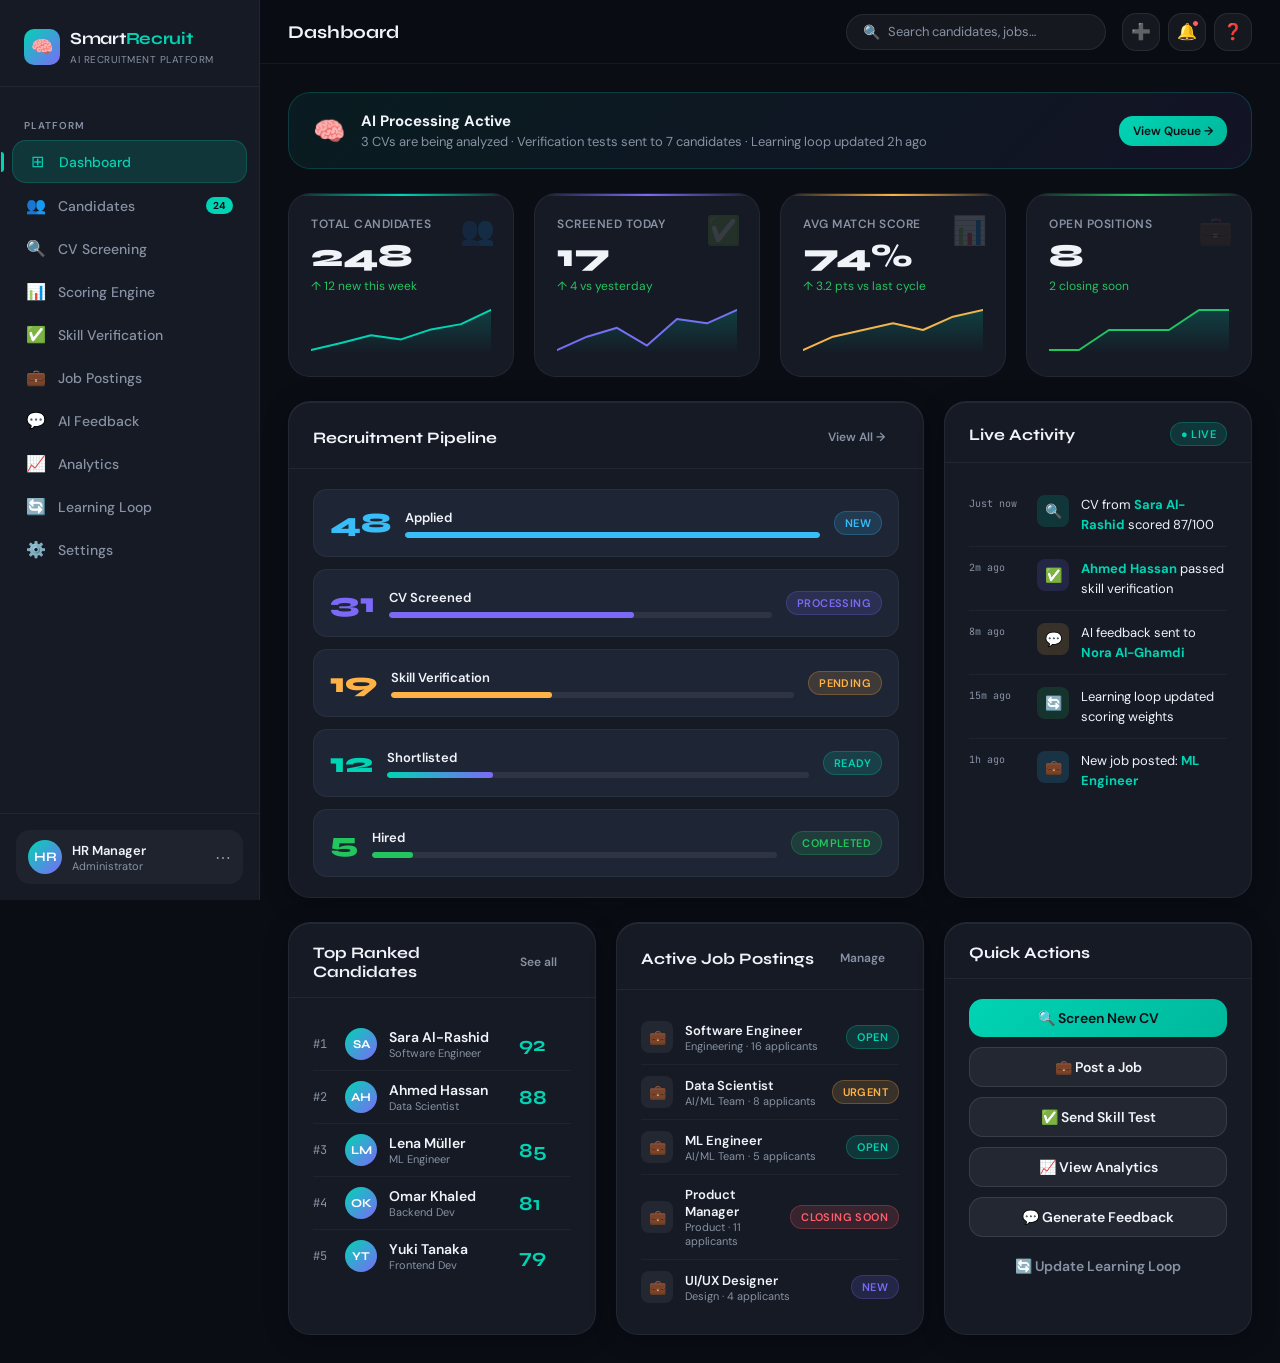
==== frontend/index.html @ e02e73bc "Add Senior 1 interface prototype (10 screens, HTML/CSS/JS, sample data) as the frontend baseline Co-" ====
<!DOCTYPE html>
<html lang="en">
<head>
<meta charset="UTF-8"><meta name="viewport" content="width=device-width,initial-scale=1">
<title>SmartRecruit AI — Dashboard</title>
<link rel="stylesheet" href="css/design-system.css">
<style>
.sparkline-box { height: 48px; margin-top: 12px; }
.pipeline-stage {
  background: var(--ink-3);
  border-radius: var(--radius-md);
  padding: 16px;
  display: flex; align-items: center; gap: 14px;
  border: 1px solid rgba(255,255,255,0.05);
  transition: border-color var(--transition);
}
.pipeline-stage:hover { border-color: rgba(0,212,180,0.3); }
.pipeline-num { font-family: var(--font-display); font-size: 28px; font-weight: 800; }
.pipeline-bar { flex: 1; }
.pipeline-label { font-size: 13px; font-weight: 600; margin-bottom: 6px; }
.activity-item { display: flex; align-items: flex-start; gap: 12px; padding: 12px 0; border-bottom: 1px solid rgba(255,255,255,0.04); }
.activity-item:last-child { border-bottom: none; }
.activity-time { font-family: var(--font-mono); font-size: 10px; color: var(--mist); min-width: 56px; padding-top: 2px; }
.activity-icon { width: 32px; height: 32px; border-radius: 8px; display: grid; place-items: center; font-size: 14px; flex-shrink: 0; }
.activity-text { font-size: 13px; line-height: 1.5; }
.activity-text strong { color: var(--teal); }
.top-candidates .rank-row { display: flex; align-items: center; gap: 12px; padding: 10px 0; border-bottom: 1px solid rgba(255,255,255,0.04); }
.top-candidates .rank-row:last-child { border-bottom: none; }
.rank-num { font-family: var(--font-mono); font-size: 12px; color: var(--mist); width: 20px; }
.rank-score { font-family: var(--font-display); font-weight: 700; font-size: 20px; color: var(--teal); min-width: 52px; }
.rank-info { flex: 1; }
.rank-name { font-size: 14px; font-weight: 600; }
.rank-role { font-size: 11px; color: var(--mist); }
.jobs-summary .job-row { display: flex; align-items: center; gap: 12px; padding: 11px 0; border-bottom: 1px solid rgba(255,255,255,0.04); }
.jobs-summary .job-row:last-child { border-bottom: none; }
.alert-banner {
  background: linear-gradient(135deg, rgba(0,212,180,0.08), rgba(124,106,247,0.08));
  border: 1px solid rgba(0,212,180,0.2);
  border-radius: var(--radius-lg);
  padding: 18px 24px;
  display: flex; align-items: center; gap: 16px;
  margin-bottom: 24px;
}
</style>
</head>
<body>
<div id="app-root"></div>
<script src="js/shell.js"></script>
<script src="js/app.js"></script>
<script>
renderShell('Dashboard', '');

const body = document.getElementById('page-body');
body.innerHTML = `
<div class="alert-banner animate-in">
  <span style="font-size:26px">🧠</span>
  <div>
    <div style="font-weight:700;font-size:15px">AI Processing Active</div>
    <div style="font-size:13px;color:var(--mist);margin-top:2px">3 CVs are being analyzed · Verification tests sent to 7 candidates · Learning loop updated 2h ago</div>
  </div>
  <a href="screening.html" class="btn btn-primary btn-sm" style="margin-left:auto">View Queue →</a>
</div>

<div class="grid grid-4 mb-24 animate-in animate-in-delay-1">
  <div class="stat-card" style="--accent:var(--teal)">
    <span class="stat-icon">👥</span>
    <div class="stat-label">Total Candidates</div>
    <div class="stat-value" id="cnt-total">0</div>
    <div class="stat-delta">↑ 12 new this week</div>
    <div class="sparkline-box" id="spark-candidates"></div>
  </div>
  <div class="stat-card" style="--accent:var(--violet)">
    <span class="stat-icon">✅</span>
    <div class="stat-label">Screened Today</div>
    <div class="stat-value" id="cnt-screened">0</div>
    <div class="stat-delta">↑ 4 vs yesterday</div>
    <div class="sparkline-box" id="spark-screened"></div>
  </div>
  <div class="stat-card" style="--accent:var(--amber)">
    <span class="stat-icon">📊</span>
    <div class="stat-label">Avg Match Score</div>
    <div class="stat-value" id="cnt-score">0</div>
    <div class="stat-delta">↑ 3.2 pts vs last cycle</div>
    <div class="sparkline-box" id="spark-score"></div>
  </div>
  <div class="stat-card" style="--accent:var(--emerald)">
    <span class="stat-icon">💼</span>
    <div class="stat-label">Open Positions</div>
    <div class="stat-value" id="cnt-jobs">0</div>
    <div class="stat-delta">2 closing soon</div>
    <div class="sparkline-box" id="spark-jobs"></div>
  </div>
</div>

<div class="grid grid-3 gap-20 mb-24">
  <!-- Pipeline -->
  <div class="card animate-in animate-in-delay-2" style="grid-column:1/3">
    <div class="card-header">
      <span class="card-title">Recruitment Pipeline</span>
      <a href="candidates.html" class="btn btn-ghost btn-sm">View All →</a>
    </div>
    <div class="card-body" style="display:flex;flex-direction:column;gap:12px">
      <div class="pipeline-stage">
        <div class="pipeline-num" style="color:var(--sky)">48</div>
        <div class="pipeline-bar">
          <div class="pipeline-label">Applied</div>
          <div class="progress-bar"><div class="progress-fill" data-width="100%" style="background:var(--sky);width:0"></div></div>
        </div>
        <span class="badge badge-sky">New</span>
      </div>
      <div class="pipeline-stage">
        <div class="pipeline-num" style="color:var(--violet)">31</div>
        <div class="pipeline-bar">
          <div class="pipeline-label">CV Screened</div>
          <div class="progress-bar"><div class="progress-fill" data-width="64%" style="background:var(--violet);width:0"></div></div>
        </div>
        <span class="badge badge-violet">Processing</span>
      </div>
      <div class="pipeline-stage">
        <div class="pipeline-num" style="color:var(--amber)">19</div>
        <div class="pipeline-bar">
          <div class="pipeline-label">Skill Verification</div>
          <div class="progress-bar"><div class="progress-fill" data-width="40%" style="background:var(--amber);width:0"></div></div>
        </div>
        <span class="badge badge-amber">Pending</span>
      </div>
      <div class="pipeline-stage">
        <div class="pipeline-num" style="color:var(--teal)">12</div>
        <div class="pipeline-bar">
          <div class="pipeline-label">Shortlisted</div>
          <div class="progress-bar"><div class="progress-fill" data-width="25%" style="width:0"></div></div>
        </div>
        <span class="badge badge-teal">Ready</span>
      </div>
      <div class="pipeline-stage">
        <div class="pipeline-num" style="color:var(--emerald)">5</div>
        <div class="pipeline-bar">
          <div class="pipeline-label">Hired</div>
          <div class="progress-bar"><div class="progress-fill" data-width="10%" style="background:var(--emerald);width:0"></div></div>
        </div>
        <span class="badge badge-emerald">Completed</span>
      </div>
    </div>
  </div>

  <!-- Activity -->
  <div class="card animate-in animate-in-delay-3">
    <div class="card-header">
      <span class="card-title">Live Activity</span>
      <span class="badge badge-teal" style="animation:pulse 2s infinite">● Live</span>
    </div>
    <div class="card-body">
      <div class="activity-item">
        <div class="activity-time">Just now</div>
        <div class="activity-icon" style="background:rgba(0,212,180,0.15)">🔍</div>
        <div class="activity-text">CV from <strong>Sara Al-Rashid</strong> scored 87/100</div>
      </div>
      <div class="activity-item">
        <div class="activity-time">2m ago</div>
        <div class="activity-icon" style="background:rgba(124,106,247,0.15)">✅</div>
        <div class="activity-text"><strong>Ahmed Hassan</strong> passed skill verification</div>
      </div>
      <div class="activity-item">
        <div class="activity-time">8m ago</div>
        <div class="activity-icon" style="background:rgba(255,179,71,0.15)">💬</div>
        <div class="activity-text">AI feedback sent to <strong>Nora Al-Ghamdi</strong></div>
      </div>
      <div class="activity-item">
        <div class="activity-time">15m ago</div>
        <div class="activity-icon" style="background:rgba(34,197,94,0.15)">🔄</div>
        <div class="activity-text">Learning loop updated scoring weights</div>
      </div>
      <div class="activity-item">
        <div class="activity-time">1h ago</div>
        <div class="activity-icon" style="background:rgba(56,189,248,0.15)">💼</div>
        <div class="activity-text">New job posted: <strong>ML Engineer</strong></div>
      </div>
    </div>
  </div>
</div>

<div class="grid grid-3 gap-20">
  <!-- Top Candidates -->
  <div class="card top-candidates animate-in animate-in-delay-2">
    <div class="card-header">
      <span class="card-title">Top Ranked Candidates</span>
      <a href="candidates.html" class="btn btn-ghost btn-sm">See all</a>
    </div>
    <div class="card-body">
      ${[
        {r:1,n:'Sara Al-Rashid',role:'Software Engineer',s:92,b:'badge-teal'},
        {r:2,n:'Ahmed Hassan',role:'Data Scientist',s:88,b:'badge-violet'},
        {r:3,n:'Lena Müller',role:'ML Engineer',s:85,b:'badge-sky'},
        {r:4,n:'Omar Khaled',role:'Backend Dev',s:81,b:'badge-amber'},
        {r:5,n:'Yuki Tanaka',role:'Frontend Dev',s:79,b:'badge-emerald'},
      ].map(c=>`
        <div class="rank-row">
          <span class="rank-num">#${c.r}</span>
          <div class="avatar" style="width:32px;height:32px;font-size:12px">${c.n.split(' ').map(x=>x[0]).join('')}</div>
          <div class="rank-info">
            <div class="rank-name">${c.n}</div>
            <div class="rank-role">${c.role}</div>
          </div>
          <span class="rank-score">${c.s}</span>
        </div>
      `).join('')}
    </div>
  </div>

  <!-- Open Jobs -->
  <div class="card jobs-summary animate-in animate-in-delay-3">
    <div class="card-header">
      <span class="card-title">Active Job Postings</span>
      <a href="jobs.html" class="btn btn-ghost btn-sm">Manage</a>
    </div>
    <div class="card-body">
      ${[
        {title:'Software Engineer',dept:'Engineering',count:16,status:'badge-teal',st:'Open'},
        {title:'Data Scientist',dept:'AI/ML Team',count:8,status:'badge-amber',st:'Urgent'},
        {title:'ML Engineer',dept:'AI/ML Team',count:5,status:'badge-teal',st:'Open'},
        {title:'Product Manager',dept:'Product',count:11,status:'badge-rose',st:'Closing Soon'},
        {title:'UI/UX Designer',dept:'Design',count:4,status:'badge-violet',st:'New'},
      ].map(j=>`
        <div class="job-row">
          <div style="width:32px;height:32px;border-radius:8px;background:rgba(255,255,255,0.06);display:grid;place-items:center;font-size:14px;flex-shrink:0">💼</div>
          <div style="flex:1">
            <div style="font-size:13px;font-weight:600">${j.title}</div>
            <div style="font-size:11px;color:var(--mist)">${j.dept} · ${j.count} applicants</div>
          </div>
          <span class="badge ${j.status}">${j.st}</span>
        </div>
      `).join('')}
    </div>
  </div>

  <!-- Quick Actions -->
  <div class="card animate-in animate-in-delay-4">
    <div class="card-header"><span class="card-title">Quick Actions</span></div>
    <div class="card-body" style="display:flex;flex-direction:column;gap:10px">
      <a href="screening.html" class="btn btn-primary" style="width:100%;justify-content:center">
        🔍 Screen New CV
      </a>
      <a href="jobs.html" class="btn btn-secondary" style="width:100%;justify-content:center">
        💼 Post a Job
      </a>
      <a href="verification.html" class="btn btn-secondary" style="width:100%;justify-content:center">
        ✅ Send Skill Test
      </a>
      <a href="analytics.html" class="btn btn-secondary" style="width:100%;justify-content:center">
        📈 View Analytics
      </a>
      <a href="feedback.html" class="btn btn-secondary" style="width:100%;justify-content:center">
        💬 Generate Feedback
      </a>
      <a href="learning.html" class="btn btn-ghost" style="width:100%;justify-content:center">
        🔄 Update Learning Loop
      </a>
    </div>
  </div>
</div>
`;

// Animate stat counts
animateCount(document.getElementById('cnt-total'), 248);
animateCount(document.getElementById('cnt-screened'), 17);
animateCount(document.getElementById('cnt-score'), 74, 1200, '%');
animateCount(document.getElementById('cnt-jobs'), 8);

// Sparklines
const sparkData = {
  candidates: [180,192,205,198,215,224,248],
  screened: [8,11,13,9,15,14,17],
  score: [68,70,71,72,71,73,74],
  jobs: [6,6,7,7,7,8,8]
};
setTimeout(() => {
  renderSparkline(document.getElementById('spark-candidates'), sparkData.candidates);
  renderSparkline(document.getElementById('spark-screened'), sparkData.screened, '#7c6af7');
  renderSparkline(document.getElementById('spark-score'), sparkData.score, '#ffb347');
  renderSparkline(document.getElementById('spark-jobs'), sparkData.jobs, '#22c55e');
  animateBars();
}, 300);

setTimeout(() => showToast('3 new candidates submitted CVs in the last hour', 'info'), 2000);
</script>
</body>
</html>
---- frontend/css/design-system.css ----
@import url('https://fonts.googleapis.com/css2?family=Syne:wght@400;500;600;700;800&family=DM+Sans:ital,wght@0,300;0,400;0,500;0,600;1,300&family=JetBrains+Mono:wght@400;500&display=swap');

:root {
  --ink: #0a0d14;
  --ink-2: #151a25;
  --ink-3: #1e2535;
  --steel: #2a3348;
  --mist: #8892a4;
  --smoke: #c8d0de;
  --paper: #f0f3f8;
  --white: #ffffff;

  --teal: #00d4b4;
  --teal-dim: #00b89c;
  --teal-glow: rgba(0,212,180,0.15);
  --amber: #ffb347;
  --rose: #ff5f6d;
  --violet: #7c6af7;
  --emerald: #22c55e;
  --sky: #38bdf8;

  --font-display: 'Syne', sans-serif;
  --font-body: 'DM Sans', sans-serif;
  --font-mono: 'JetBrains Mono', monospace;

  --radius-sm: 8px;
  --radius-md: 14px;
  --radius-lg: 22px;
  --radius-xl: 32px;
  --radius-full: 9999px;

  --shadow-sm: 0 2px 8px rgba(0,0,0,0.25);
  --shadow-md: 0 8px 32px rgba(0,0,0,0.35);
  --shadow-lg: 0 24px 64px rgba(0,0,0,0.45);
  --shadow-teal: 0 0 40px rgba(0,212,180,0.2);
  --shadow-card: 0 4px 24px rgba(0,0,0,0.3), inset 0 1px 0 rgba(255,255,255,0.06);

  --sidebar-w: 260px;
  --topbar-h: 64px;

  --transition: 0.22s cubic-bezier(0.4,0,0.2,1);
  --transition-slow: 0.45s cubic-bezier(0.4,0,0.2,1);
}

*, *::before, *::after { box-sizing: border-box; margin: 0; padding: 0; }

html { scroll-behavior: smooth; }

body {
  font-family: var(--font-body);
  background: var(--ink);
  color: var(--paper);
  min-height: 100vh;
  overflow-x: hidden;
  -webkit-font-smoothing: antialiased;
}

/* ── SCROLLBAR ─────────────────────────────── */
::-webkit-scrollbar { width: 5px; }
::-webkit-scrollbar-track { background: var(--ink-2); }
::-webkit-scrollbar-thumb { background: var(--steel); border-radius: 999px; }
::-webkit-scrollbar-thumb:hover { background: var(--teal); }

/* ── LAYOUT SHELL ──────────────────────────── */
.app-shell { display: flex; min-height: 100vh; }

/* ── SIDEBAR ───────────────────────────────── */
.sidebar {
  width: var(--sidebar-w);
  background: var(--ink-2);
  border-right: 1px solid rgba(255,255,255,0.05);
  display: flex;
  flex-direction: column;
  position: fixed;
  top: 0; left: 0; bottom: 0;
  z-index: 100;
  transition: transform var(--transition-slow);
}

.sidebar-logo {
  padding: 28px 24px 20px;
  border-bottom: 1px solid rgba(255,255,255,0.05);
}
.sidebar-logo .logo-mark {
  display: flex; align-items: center; gap: 10px;
}
.sidebar-logo .logo-icon {
  width: 36px; height: 36px;
  background: linear-gradient(135deg, var(--teal), var(--violet));
  border-radius: 10px;
  display: grid; place-items: center;
  font-size: 18px;
}
.sidebar-logo .logo-text {
  font-family: var(--font-display);
  font-weight: 700;
  font-size: 17px;
  letter-spacing: -0.3px;
}
.sidebar-logo .logo-text span { color: var(--teal); }
.sidebar-logo .tagline {
  font-size: 10px;
  color: var(--mist);
  margin-top: 4px;
  letter-spacing: 0.5px;
  text-transform: uppercase;
}

.sidebar-nav {
  flex: 1;
  padding: 16px 12px;
  overflow-y: auto;
}
.nav-section-label {
  font-size: 10px;
  font-weight: 600;
  letter-spacing: 1px;
  text-transform: uppercase;
  color: var(--mist);
  padding: 16px 12px 8px;
}
.nav-item {
  display: flex;
  align-items: center;
  gap: 12px;
  padding: 10px 14px;
  border-radius: var(--radius-md);
  cursor: pointer;
  text-decoration: none;
  color: var(--mist);
  font-size: 14px;
  font-weight: 500;
  transition: all var(--transition);
  margin-bottom: 2px;
  position: relative;
}
.nav-item:hover { background: rgba(255,255,255,0.05); color: var(--paper); }
.nav-item.active {
  background: var(--teal-glow);
  color: var(--teal);
  border: 1px solid rgba(0,212,180,0.2);
}
.nav-item.active::before {
  content: '';
  position: absolute;
  left: -12px; top: 50%; transform: translateY(-50%);
  width: 3px; height: 20px;
  background: var(--teal);
  border-radius: 0 3px 3px 0;
}
.nav-item .nav-icon { font-size: 16px; width: 20px; text-align: center; flex-shrink: 0; }
.nav-item .nav-badge {
  margin-left: auto;
  background: var(--teal);
  color: var(--ink);
  font-size: 10px;
  font-weight: 700;
  padding: 2px 7px;
  border-radius: 999px;
}

.sidebar-footer {
  padding: 16px;
  border-top: 1px solid rgba(255,255,255,0.05);
}
.user-card {
  display: flex; align-items: center; gap: 10px;
  padding: 10px 12px;
  border-radius: var(--radius-md);
  background: rgba(255,255,255,0.04);
  cursor: pointer;
  transition: background var(--transition);
}
.user-card:hover { background: rgba(255,255,255,0.07); }
.user-avatar {
  width: 34px; height: 34px;
  border-radius: 50%;
  background: linear-gradient(135deg, var(--teal), var(--violet));
  display: grid; place-items: center;
  font-size: 14px; font-weight: 700; color: white;
  flex-shrink: 0;
}
.user-info .user-name { font-size: 13px; font-weight: 600; }
.user-info .user-role { font-size: 11px; color: var(--mist); }

/* ── MAIN CONTENT ──────────────────────────── */
.main-content {
  margin-left: var(--sidebar-w);
  flex: 1;
  display: flex;
  flex-direction: column;
  min-height: 100vh;
}

/* ── TOPBAR ────────────────────────────────── */
.topbar {
  height: var(--topbar-h);
  background: rgba(10,13,20,0.8);
  backdrop-filter: blur(20px);
  border-bottom: 1px solid rgba(255,255,255,0.05);
  display: flex; align-items: center;
  padding: 0 28px;
  gap: 16px;
  position: sticky; top: 0; z-index: 50;
}
.topbar-title {
  font-family: var(--font-display);
  font-size: 18px;
  font-weight: 700;
  flex: 1;
}
.topbar-title span { color: var(--teal); }

.search-bar {
  display: flex; align-items: center; gap: 8px;
  background: rgba(255,255,255,0.05);
  border: 1px solid rgba(255,255,255,0.08);
  border-radius: var(--radius-full);
  padding: 8px 16px;
  width: 260px;
  transition: all var(--transition);
}
.search-bar:focus-within {
  border-color: var(--teal);
  background: rgba(0,212,180,0.05);
  box-shadow: 0 0 0 3px rgba(0,212,180,0.1);
}
.search-bar input {
  background: none; border: none; outline: none;
  color: var(--paper); font-family: var(--font-body); font-size: 13px; flex: 1;
}
.search-bar input::placeholder { color: var(--mist); }
.search-icon { color: var(--mist); font-size: 14px; }

.topbar-actions { display: flex; align-items: center; gap: 8px; }
.icon-btn {
  width: 38px; height: 38px;
  border-radius: var(--radius-md);
  background: rgba(255,255,255,0.05);
  border: 1px solid rgba(255,255,255,0.08);
  display: grid; place-items: center;
  cursor: pointer; color: var(--mist); font-size: 16px;
  transition: all var(--transition);
  position: relative; text-decoration: none;
}
.icon-btn:hover { background: rgba(255,255,255,0.1); color: var(--paper); }
.icon-btn .notif-dot {
  position: absolute; top: 6px; right: 6px;
  width: 7px; height: 7px;
  background: var(--rose); border-radius: 50%;
  border: 1.5px solid var(--ink);
}

/* ── PAGE CONTENT ──────────────────────────── */
.page-content { padding: 28px; flex: 1; }

/* ── CARDS ─────────────────────────────────── */
.card {
  background: var(--ink-2);
  border: 1px solid rgba(255,255,255,0.06);
  border-radius: var(--radius-lg);
  box-shadow: var(--shadow-card);
}
.card-header {
  padding: 20px 24px 16px;
  border-bottom: 1px solid rgba(255,255,255,0.05);
  display: flex; align-items: center; justify-content: space-between;
}
.card-title {
  font-family: var(--font-display);
  font-size: 16px; font-weight: 700;
}
.card-body { padding: 20px 24px; }

/* ── STAT CARDS ────────────────────────────── */
.stat-card {
  background: var(--ink-2);
  border: 1px solid rgba(255,255,255,0.06);
  border-radius: var(--radius-lg);
  padding: 22px;
  position: relative;
  overflow: hidden;
  transition: transform var(--transition), border-color var(--transition);
}
.stat-card::before {
  content: '';
  position: absolute;
  top: 0; left: 0; right: 0; height: 2px;
  background: linear-gradient(90deg, transparent, var(--accent, var(--teal)), transparent);
}
.stat-card:hover { transform: translateY(-2px); border-color: rgba(255,255,255,0.12); }
.stat-label { font-size: 12px; font-weight: 600; color: var(--mist); text-transform: uppercase; letter-spacing: 0.5px; }
.stat-value { font-family: var(--font-display); font-size: 32px; font-weight: 800; margin-top: 8px; line-height: 1; }
.stat-delta { font-size: 12px; color: var(--emerald); margin-top: 6px; }
.stat-delta.negative { color: var(--rose); }
.stat-icon {
  position: absolute; top: 18px; right: 18px;
  font-size: 28px; opacity: 0.15;
}

/* ── BUTTONS ───────────────────────────────── */
.btn {
  display: inline-flex; align-items: center; gap: 8px;
  padding: 10px 20px;
  border-radius: var(--radius-md);
  font-family: var(--font-body);
  font-size: 14px; font-weight: 600;
  cursor: pointer; border: none; outline: none;
  transition: all var(--transition);
  text-decoration: none;
  white-space: nowrap;
}
.btn-primary {
  background: linear-gradient(135deg, var(--teal), var(--teal-dim));
  color: var(--ink);
}
.btn-primary:hover { transform: translateY(-1px); box-shadow: var(--shadow-teal); filter: brightness(1.1); }
.btn-secondary {
  background: rgba(255,255,255,0.06);
  color: var(--paper);
  border: 1px solid rgba(255,255,255,0.1);
}
.btn-secondary:hover { background: rgba(255,255,255,0.1); }
.btn-ghost { background: none; color: var(--mist); }
.btn-ghost:hover { color: var(--paper); }
.btn-danger { background: rgba(255,95,109,0.15); color: var(--rose); border: 1px solid rgba(255,95,109,0.3); }
.btn-danger:hover { background: rgba(255,95,109,0.25); }
.btn-sm { padding: 7px 14px; font-size: 12px; }
.btn-lg { padding: 14px 28px; font-size: 15px; }
.btn-icon { padding: 8px; border-radius: var(--radius-sm); }

/* ── BADGES ────────────────────────────────── */
.badge {
  display: inline-flex; align-items: center; gap: 5px;
  padding: 4px 10px;
  border-radius: var(--radius-full);
  font-size: 11px; font-weight: 600;
  text-transform: uppercase; letter-spacing: 0.4px;
}
.badge-teal { background: rgba(0,212,180,0.15); color: var(--teal); border: 1px solid rgba(0,212,180,0.25); }
.badge-amber { background: rgba(255,179,71,0.15); color: var(--amber); border: 1px solid rgba(255,179,71,0.25); }
.badge-rose { background: rgba(255,95,109,0.15); color: var(--rose); border: 1px solid rgba(255,95,109,0.25); }
.badge-violet { background: rgba(124,106,247,0.15); color: var(--violet); border: 1px solid rgba(124,106,247,0.25); }
.badge-emerald { background: rgba(34,197,94,0.15); color: var(--emerald); border: 1px solid rgba(34,197,94,0.25); }
.badge-sky { background: rgba(56,189,248,0.15); color: var(--sky); border: 1px solid rgba(56,189,248,0.25); }

/* ── SCORE RING ────────────────────────────── */
.score-ring { position: relative; display: inline-flex; align-items: center; justify-content: center; }
.score-ring svg { transform: rotate(-90deg); }
.score-ring .score-text {
  position: absolute;
  text-align: center;
}
.score-ring .score-number { font-family: var(--font-display); font-weight: 800; }
.score-ring .score-label { font-size: 9px; color: var(--mist); text-transform: uppercase; letter-spacing: 0.5px; }

/* ── PROGRESS BAR ──────────────────────────── */
.progress-bar {
  background: rgba(255,255,255,0.07);
  border-radius: 999px;
  overflow: hidden;
  height: 6px;
}
.progress-fill {
  height: 100%;
  border-radius: 999px;
  background: linear-gradient(90deg, var(--teal), var(--violet));
  transition: width 1s cubic-bezier(0.4,0,0.2,1);
}

/* ── FORM INPUTS ───────────────────────────── */
.form-group { margin-bottom: 20px; }
.form-label { display: block; font-size: 12px; font-weight: 600; color: var(--mist); text-transform: uppercase; letter-spacing: 0.5px; margin-bottom: 8px; }
.form-input, .form-select, .form-textarea {
  width: 100%;
  background: rgba(255,255,255,0.04);
  border: 1px solid rgba(255,255,255,0.1);
  border-radius: var(--radius-md);
  padding: 11px 15px;
  color: var(--paper);
  font-family: var(--font-body);
  font-size: 14px;
  outline: none;
  transition: all var(--transition);
}
.form-input:focus, .form-select:focus, .form-textarea:focus {
  border-color: var(--teal);
  background: rgba(0,212,180,0.04);
  box-shadow: 0 0 0 3px rgba(0,212,180,0.1);
}
.form-input::placeholder, .form-textarea::placeholder { color: var(--steel); }
.form-select option { background: var(--ink-2); }
.form-textarea { resize: vertical; min-height: 100px; }

/* ── TABLE ─────────────────────────────────── */
.data-table { width: 100%; border-collapse: separate; border-spacing: 0; }
.data-table th {
  background: rgba(255,255,255,0.03);
  padding: 12px 16px;
  font-size: 11px; font-weight: 600; text-transform: uppercase;
  letter-spacing: 0.7px; color: var(--mist); text-align: left;
  border-bottom: 1px solid rgba(255,255,255,0.06);
}
.data-table td {
  padding: 14px 16px;
  border-bottom: 1px solid rgba(255,255,255,0.04);
  font-size: 14px;
  transition: background var(--transition);
}
.data-table tr:last-child td { border-bottom: none; }
.data-table tbody tr:hover td { background: rgba(255,255,255,0.025); }

/* ── AVATAR ────────────────────────────────── */
.avatar {
  border-radius: 50%;
  background: linear-gradient(135deg, var(--teal), var(--violet));
  display: grid; place-items: center;
  font-weight: 700; color: white; flex-shrink: 0;
  font-family: var(--font-display);
}

/* ── GRID UTILS ────────────────────────────── */
.grid { display: grid; }
.grid-2 { grid-template-columns: repeat(2, 1fr); gap: 20px; }
.grid-3 { grid-template-columns: repeat(3, 1fr); gap: 20px; }
.grid-4 { grid-template-columns: repeat(4, 1fr); gap: 20px; }
.flex { display: flex; }
.flex-col { flex-direction: column; }
.items-center { align-items: center; }
.justify-between { justify-content: space-between; }
.gap-4 { gap: 4px; } .gap-8 { gap: 8px; } .gap-12 { gap: 12px; }
.gap-16 { gap: 16px; } .gap-20 { gap: 20px; } .gap-24 { gap: 24px; }
.mt-4 { margin-top: 4px; } .mt-8 { margin-top: 8px; } .mt-12 { margin-top: 12px; }
.mt-16 { margin-top: 16px; } .mt-20 { margin-top: 20px; } .mt-24 { margin-top: 24px; }
.mb-8 { margin-bottom: 8px; } .mb-16 { margin-bottom: 16px; } .mb-24 { margin-bottom: 24px; }

/* ── SECTION HEADER ────────────────────────── */
.section-header { display: flex; align-items: center; justify-content: space-between; margin-bottom: 20px; }
.section-title { font-family: var(--font-display); font-size: 20px; font-weight: 700; }
.section-subtitle { font-size: 13px; color: var(--mist); margin-top: 3px; }

/* ── ANIMATIONS ────────────────────────────── */
@keyframes fadeInUp { from { opacity: 0; transform: translateY(20px); } to { opacity: 1; transform: translateY(0); } }
@keyframes fadeIn { from { opacity: 0; } to { opacity: 1; } }
@keyframes pulse { 0%,100% { opacity: 1; } 50% { opacity: 0.5; } }
@keyframes spin { to { transform: rotate(360deg); } }
@keyframes shimmer { from { background-position: -1000px 0; } to { background-position: 1000px 0; } }
@keyframes glow { 0%,100% { box-shadow: 0 0 20px rgba(0,212,180,0.2); } 50% { box-shadow: 0 0 40px rgba(0,212,180,0.4); } }

.animate-in { animation: fadeInUp 0.4s ease both; }
.animate-in-delay-1 { animation-delay: 0.1s; }
.animate-in-delay-2 { animation-delay: 0.2s; }
.animate-in-delay-3 { animation-delay: 0.3s; }
.animate-in-delay-4 { animation-delay: 0.4s; }

/* ── STEP INDICATOR ────────────────────────── */
.step-indicator { display: flex; align-items: center; gap: 0; }
.step { display: flex; align-items: center; }
.step-dot {
  width: 32px; height: 32px; border-radius: 50%;
  display: grid; place-items: center;
  font-size: 12px; font-weight: 700;
  border: 2px solid rgba(255,255,255,0.15);
  color: var(--mist);
  background: var(--ink-2);
  flex-shrink: 0;
}
.step.completed .step-dot { background: var(--teal); border-color: var(--teal); color: var(--ink); }
.step.active .step-dot { border-color: var(--teal); color: var(--teal); box-shadow: 0 0 0 4px rgba(0,212,180,0.15); }
.step-line { width: 48px; height: 2px; background: rgba(255,255,255,0.1); }
.step.completed + .step .step-line, .step.completed .step-line { background: var(--teal); }
.step-label { font-size: 10px; color: var(--mist); text-align: center; margin-top: 6px; }
.step.active .step-label { color: var(--teal); }

/* ── TAG/CHIP ──────────────────────────────── */
.chip {
  display: inline-flex; align-items: center; gap: 4px;
  background: rgba(255,255,255,0.06);
  border: 1px solid rgba(255,255,255,0.1);
  border-radius: var(--radius-full);
  padding: 4px 10px; font-size: 12px; font-weight: 500;
}
.chip.teal { background: rgba(0,212,180,0.1); border-color: rgba(0,212,180,0.2); color: var(--teal); }
.chip.violet { background: rgba(124,106,247,0.1); border-color: rgba(124,106,247,0.2); color: var(--violet); }

/* ── DIVIDER ───────────────────────────────── */
.divider { height: 1px; background: rgba(255,255,255,0.06); margin: 20px 0; }

/* ── TIMELINE ──────────────────────────────── */
.timeline { position: relative; padding-left: 28px; }
.timeline::before {
  content: '';
  position: absolute; left: 8px; top: 0; bottom: 0; width: 1px;
  background: rgba(255,255,255,0.1);
}
.timeline-item { position: relative; padding-bottom: 20px; }
.timeline-item::before {
  content: '';
  position: absolute; left: -24px; top: 4px;
  width: 10px; height: 10px; border-radius: 50%;
  background: var(--teal); border: 2px solid var(--ink-2);
}
.timeline-time { font-size: 11px; color: var(--mist); margin-bottom: 4px; font-family: var(--font-mono); }
.timeline-content { font-size: 13px; }

/* ── UPLOAD ZONE ───────────────────────────── */
.upload-zone {
  border: 2px dashed rgba(255,255,255,0.15);
  border-radius: var(--radius-lg);
  padding: 40px;
  text-align: center;
  cursor: pointer;
  transition: all var(--transition);
  background: rgba(255,255,255,0.02);
}
.upload-zone:hover, .upload-zone.dragover {
  border-color: var(--teal);
  background: var(--teal-glow);
}

/* ── NOTIFICATION TOAST ────────────────────── */
.toast-container { position: fixed; bottom: 24px; right: 24px; z-index: 9999; display: flex; flex-direction: column; gap: 10px; }
.toast {
  background: var(--ink-3);
  border: 1px solid rgba(255,255,255,0.1);
  border-radius: var(--radius-md);
  padding: 14px 18px;
  display: flex; align-items: flex-start; gap: 12px;
  box-shadow: var(--shadow-lg);
  min-width: 280px; max-width: 360px;
  animation: fadeInUp 0.3s ease;
}
.toast.success { border-left: 3px solid var(--emerald); }
.toast.error { border-left: 3px solid var(--rose); }
.toast.info { border-left: 3px solid var(--teal); }

/* ── RESPONSIVE ────────────────────────────── */
@media (max-width: 1200px) {
  .grid-4 { grid-template-columns: repeat(2, 1fr); }
}
@media (max-width: 900px) {
  .sidebar { transform: translateX(-100%); }
  .main-content { margin-left: 0; }
  .grid-3 { grid-template-columns: repeat(2, 1fr); }
}
@media (max-width: 600px) {
  .grid-2, .grid-3, .grid-4 { grid-template-columns: 1fr; }
  .page-content { padding: 16px; }
}
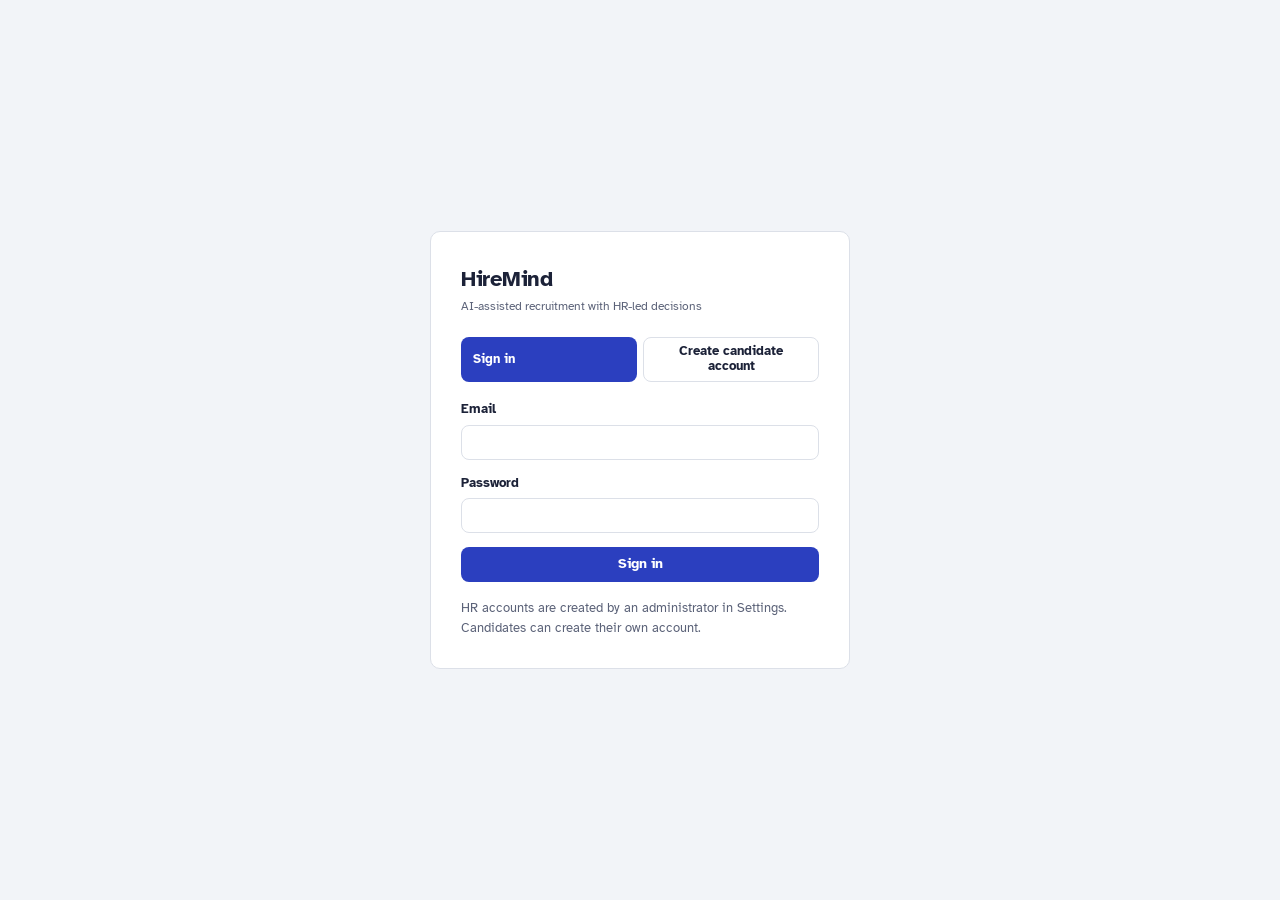
==== commit 9f33813d: "Connect all screens to the API with a new visual identity; candidate portal, login, analytics from s" ====
--- a/frontend/index.html
+++ b/frontend/index.html
@@ -2,286 +2,53 @@
 <html lang="en">
 <head>
 <meta charset="UTF-8"><meta name="viewport" content="width=device-width,initial-scale=1">
-<title>SmartRecruit AI — Dashboard</title>
+<title>HireMind — Dashboard</title>
 <link rel="stylesheet" href="css/design-system.css">
-<style>
-.sparkline-box { height: 48px; margin-top: 12px; }
-.pipeline-stage {
-  background: var(--ink-3);
-  border-radius: var(--radius-md);
-  padding: 16px;
-  display: flex; align-items: center; gap: 14px;
-  border: 1px solid rgba(255,255,255,0.05);
-  transition: border-color var(--transition);
-}
-.pipeline-stage:hover { border-color: rgba(0,212,180,0.3); }
-.pipeline-num { font-family: var(--font-display); font-size: 28px; font-weight: 800; }
-.pipeline-bar { flex: 1; }
-.pipeline-label { font-size: 13px; font-weight: 600; margin-bottom: 6px; }
-.activity-item { display: flex; align-items: flex-start; gap: 12px; padding: 12px 0; border-bottom: 1px solid rgba(255,255,255,0.04); }
-.activity-item:last-child { border-bottom: none; }
-.activity-time { font-family: var(--font-mono); font-size: 10px; color: var(--mist); min-width: 56px; padding-top: 2px; }
-.activity-icon { width: 32px; height: 32px; border-radius: 8px; display: grid; place-items: center; font-size: 14px; flex-shrink: 0; }
-.activity-text { font-size: 13px; line-height: 1.5; }
-.activity-text strong { color: var(--teal); }
-.top-candidates .rank-row { display: flex; align-items: center; gap: 12px; padding: 10px 0; border-bottom: 1px solid rgba(255,255,255,0.04); }
-.top-candidates .rank-row:last-child { border-bottom: none; }
-.rank-num { font-family: var(--font-mono); font-size: 12px; color: var(--mist); width: 20px; }
-.rank-score { font-family: var(--font-display); font-weight: 700; font-size: 20px; color: var(--teal); min-width: 52px; }
-.rank-info { flex: 1; }
-.rank-name { font-size: 14px; font-weight: 600; }
-.rank-role { font-size: 11px; color: var(--mist); }
-.jobs-summary .job-row { display: flex; align-items: center; gap: 12px; padding: 11px 0; border-bottom: 1px solid rgba(255,255,255,0.04); }
-.jobs-summary .job-row:last-child { border-bottom: none; }
-.alert-banner {
-  background: linear-gradient(135deg, rgba(0,212,180,0.08), rgba(124,106,247,0.08));
-  border: 1px solid rgba(0,212,180,0.2);
-  border-radius: var(--radius-lg);
-  padding: 18px 24px;
-  display: flex; align-items: center; gap: 16px;
-  margin-bottom: 24px;
-}
-</style>
 </head>
 <body>
 <div id="app-root"></div>
+<script src="js/app.js"></script>
+<script src="js/api.js"></script>
 <script src="js/shell.js"></script>
-<script src="js/app.js"></script>
 <script>
-renderShell('Dashboard', '');
-
-const body = document.getElementById('page-body');
-body.innerHTML = `
-<div class="alert-banner animate-in">
-  <span style="font-size:26px">🧠</span>
-  <div>
-    <div style="font-weight:700;font-size:15px">AI Processing Active</div>
-    <div style="font-size:13px;color:var(--mist);margin-top:2px">3 CVs are being analyzed · Verification tests sent to 7 candidates · Learning loop updated 2h ago</div>
+startPage('Dashboard', '', ['hr', 'admin'], async body => {
+  const a = await api('/api/analytics');
+  const open = a.jobs.published || 0;
+  const toGrade = a.assessments.submitted || 0;
+  const needFix = a.parse_status.failed || 0;
+  body.innerHTML = `
+  <div class="section-header mb-24"><div>
+    <div class="section-title">Welcome, ${esc(Auth.user.full_name || Auth.user.email)}</div>
+    <div class="section-subtitle">Every number on this page comes from your stored jobs and applications.</div></div>
+    <a href="jobs.html" class="btn btn-primary btn-sm" style="margin-left:auto">+ New job</a></div>
+  <div class="grid grid-4 mb-24">
+    ${stat('', 'Applications', a.applications, 'var(--teal)')}
+    ${stat('', 'Open jobs', open, 'var(--emerald)')}
+    ${stat('', 'Mean score', fmtScore(a.evaluations.mean_score), 'var(--amber)')}
+    ${stat('', 'Final evaluations', a.evaluations.final, 'var(--violet)')}
   </div>
-  <a href="screening.html" class="btn btn-primary btn-sm" style="margin-left:auto">View Queue →</a>
-</div>
-
-<div class="grid grid-4 mb-24 animate-in animate-in-delay-1">
-  <div class="stat-card" style="--accent:var(--teal)">
-    <span class="stat-icon">👥</span>
-    <div class="stat-label">Total Candidates</div>
-    <div class="stat-value" id="cnt-total">0</div>
-    <div class="stat-delta">↑ 12 new this week</div>
-    <div class="sparkline-box" id="spark-candidates"></div>
-  </div>
-  <div class="stat-card" style="--accent:var(--violet)">
-    <span class="stat-icon">✅</span>
-    <div class="stat-label">Screened Today</div>
-    <div class="stat-value" id="cnt-screened">0</div>
-    <div class="stat-delta">↑ 4 vs yesterday</div>
-    <div class="sparkline-box" id="spark-screened"></div>
-  </div>
-  <div class="stat-card" style="--accent:var(--amber)">
-    <span class="stat-icon">📊</span>
-    <div class="stat-label">Avg Match Score</div>
-    <div class="stat-value" id="cnt-score">0</div>
-    <div class="stat-delta">↑ 3.2 pts vs last cycle</div>
-    <div class="sparkline-box" id="spark-score"></div>
-  </div>
-  <div class="stat-card" style="--accent:var(--emerald)">
-    <span class="stat-icon">💼</span>
-    <div class="stat-label">Open Positions</div>
-    <div class="stat-value" id="cnt-jobs">0</div>
-    <div class="stat-delta">2 closing soon</div>
-    <div class="sparkline-box" id="spark-jobs"></div>
-  </div>
-</div>
-
-<div class="grid grid-3 gap-20 mb-24">
-  <!-- Pipeline -->
-  <div class="card animate-in animate-in-delay-2" style="grid-column:1/3">
-    <div class="card-header">
-      <span class="card-title">Recruitment Pipeline</span>
-      <a href="candidates.html" class="btn btn-ghost btn-sm">View All →</a>
+  <div class="grid grid-2 gap-20">
+    <div class="card"><div class="card-header"><span class="card-title">Needs your attention</span></div><div class="card-body">
+      ${todo(needFix, 'CVs could not be read (scanned or damaged) — correct them by hand', 'screening.html')}
+      ${todo(toGrade, 'practical answers are waiting for rubric grading', 'verification.html')}
+      ${todo((a.evaluations.evaluated || 0) - (a.evaluations.final || 0), 'evaluations are still provisional (evidence missing)', 'candidates.html')}
+      ${todo(a.application_status.submitted || 0, 'new applications have not been assessed yet', 'candidates.html')}
+    </div></div>
+    <div class="card"><div class="card-header"><span class="card-title">Jobs</span><a href="analytics.html" class="btn btn-ghost btn-sm">Open analytics</a></div>
+      ${a.per_job.length ? `<table class="data-table"><thead><tr><th>Job</th><th>Status</th><th>Applications</th><th>Mean score</th></tr></thead><tbody>
+      ${a.per_job.map(j => `<tr><td>${esc(j.title)}</td><td>${statusBadge(j.status)}</td><td>${j.applications}</td><td>${fmtScore(j.mean_score)}</td></tr>`).join('')}
+      </tbody></table>` : '<div class="hm-empty">No jobs yet.</div>'}
     </div>
-    <div class="card-body" style="display:flex;flex-direction:column;gap:12px">
-      <div class="pipeline-stage">
-        <div class="pipeline-num" style="color:var(--sky)">48</div>
-        <div class="pipeline-bar">
-          <div class="pipeline-label">Applied</div>
-          <div class="progress-bar"><div class="progress-fill" data-width="100%" style="background:var(--sky);width:0"></div></div>
-        </div>
-        <span class="badge badge-sky">New</span>
-      </div>
-      <div class="pipeline-stage">
-        <div class="pipeline-num" style="color:var(--violet)">31</div>
-        <div class="pipeline-bar">
-          <div class="pipeline-label">CV Screened</div>
-          <div class="progress-bar"><div class="progress-fill" data-width="64%" style="background:var(--violet);width:0"></div></div>
-        </div>
-        <span class="badge badge-violet">Processing</span>
-      </div>
-      <div class="pipeline-stage">
-        <div class="pipeline-num" style="color:var(--amber)">19</div>
-        <div class="pipeline-bar">
-          <div class="pipeline-label">Skill Verification</div>
-          <div class="progress-bar"><div class="progress-fill" data-width="40%" style="background:var(--amber);width:0"></div></div>
-        </div>
-        <span class="badge badge-amber">Pending</span>
-      </div>
-      <div class="pipeline-stage">
-        <div class="pipeline-num" style="color:var(--teal)">12</div>
-        <div class="pipeline-bar">
-          <div class="pipeline-label">Shortlisted</div>
-          <div class="progress-bar"><div class="progress-fill" data-width="25%" style="width:0"></div></div>
-        </div>
-        <span class="badge badge-teal">Ready</span>
-      </div>
-      <div class="pipeline-stage">
-        <div class="pipeline-num" style="color:var(--emerald)">5</div>
-        <div class="pipeline-bar">
-          <div class="pipeline-label">Hired</div>
-          <div class="progress-bar"><div class="progress-fill" data-width="10%" style="background:var(--emerald);width:0"></div></div>
-        </div>
-        <span class="badge badge-emerald">Completed</span>
-      </div>
-    </div>
-  </div>
-
-  <!-- Activity -->
-  <div class="card animate-in animate-in-delay-3">
-    <div class="card-header">
-      <span class="card-title">Live Activity</span>
-      <span class="badge badge-teal" style="animation:pulse 2s infinite">● Live</span>
-    </div>
-    <div class="card-body">
-      <div class="activity-item">
-        <div class="activity-time">Just now</div>
-        <div class="activity-icon" style="background:rgba(0,212,180,0.15)">🔍</div>
-        <div class="activity-text">CV from <strong>Sara Al-Rashid</strong> scored 87/100</div>
-      </div>
-      <div class="activity-item">
-        <div class="activity-time">2m ago</div>
-        <div class="activity-icon" style="background:rgba(124,106,247,0.15)">✅</div>
-        <div class="activity-text"><strong>Ahmed Hassan</strong> passed skill verification</div>
-      </div>
-      <div class="activity-item">
-        <div class="activity-time">8m ago</div>
-        <div class="activity-icon" style="background:rgba(255,179,71,0.15)">💬</div>
-        <div class="activity-text">AI feedback sent to <strong>Nora Al-Ghamdi</strong></div>
-      </div>
-      <div class="activity-item">
-        <div class="activity-time">15m ago</div>
-        <div class="activity-icon" style="background:rgba(34,197,94,0.15)">🔄</div>
-        <div class="activity-text">Learning loop updated scoring weights</div>
-      </div>
-      <div class="activity-item">
-        <div class="activity-time">1h ago</div>
-        <div class="activity-icon" style="background:rgba(56,189,248,0.15)">💼</div>
-        <div class="activity-text">New job posted: <strong>ML Engineer</strong></div>
-      </div>
-    </div>
-  </div>
-</div>
-
-<div class="grid grid-3 gap-20">
-  <!-- Top Candidates -->
-  <div class="card top-candidates animate-in animate-in-delay-2">
-    <div class="card-header">
-      <span class="card-title">Top Ranked Candidates</span>
-      <a href="candidates.html" class="btn btn-ghost btn-sm">See all</a>
-    </div>
-    <div class="card-body">
-      ${[
-        {r:1,n:'Sara Al-Rashid',role:'Software Engineer',s:92,b:'badge-teal'},
-        {r:2,n:'Ahmed Hassan',role:'Data Scientist',s:88,b:'badge-violet'},
-        {r:3,n:'Lena Müller',role:'ML Engineer',s:85,b:'badge-sky'},
-        {r:4,n:'Omar Khaled',role:'Backend Dev',s:81,b:'badge-amber'},
-        {r:5,n:'Yuki Tanaka',role:'Frontend Dev',s:79,b:'badge-emerald'},
-      ].map(c=>`
-        <div class="rank-row">
-          <span class="rank-num">#${c.r}</span>
-          <div class="avatar" style="width:32px;height:32px;font-size:12px">${c.n.split(' ').map(x=>x[0]).join('')}</div>
-          <div class="rank-info">
-            <div class="rank-name">${c.n}</div>
-            <div class="rank-role">${c.role}</div>
-          </div>
-          <span class="rank-score">${c.s}</span>
-        </div>
-      `).join('')}
-    </div>
-  </div>
-
-  <!-- Open Jobs -->
-  <div class="card jobs-summary animate-in animate-in-delay-3">
-    <div class="card-header">
-      <span class="card-title">Active Job Postings</span>
-      <a href="jobs.html" class="btn btn-ghost btn-sm">Manage</a>
-    </div>
-    <div class="card-body">
-      ${[
-        {title:'Software Engineer',dept:'Engineering',count:16,status:'badge-teal',st:'Open'},
-        {title:'Data Scientist',dept:'AI/ML Team',count:8,status:'badge-amber',st:'Urgent'},
-        {title:'ML Engineer',dept:'AI/ML Team',count:5,status:'badge-teal',st:'Open'},
-        {title:'Product Manager',dept:'Product',count:11,status:'badge-rose',st:'Closing Soon'},
-        {title:'UI/UX Designer',dept:'Design',count:4,status:'badge-violet',st:'New'},
-      ].map(j=>`
-        <div class="job-row">
-          <div style="width:32px;height:32px;border-radius:8px;background:rgba(255,255,255,0.06);display:grid;place-items:center;font-size:14px;flex-shrink:0">💼</div>
-          <div style="flex:1">
-            <div style="font-size:13px;font-weight:600">${j.title}</div>
-            <div style="font-size:11px;color:var(--mist)">${j.dept} · ${j.count} applicants</div>
-          </div>
-          <span class="badge ${j.status}">${j.st}</span>
-        </div>
-      `).join('')}
-    </div>
-  </div>
-
-  <!-- Quick Actions -->
-  <div class="card animate-in animate-in-delay-4">
-    <div class="card-header"><span class="card-title">Quick Actions</span></div>
-    <div class="card-body" style="display:flex;flex-direction:column;gap:10px">
-      <a href="screening.html" class="btn btn-primary" style="width:100%;justify-content:center">
-        🔍 Screen New CV
-      </a>
-      <a href="jobs.html" class="btn btn-secondary" style="width:100%;justify-content:center">
-        💼 Post a Job
-      </a>
-      <a href="verification.html" class="btn btn-secondary" style="width:100%;justify-content:center">
-        ✅ Send Skill Test
-      </a>
-      <a href="analytics.html" class="btn btn-secondary" style="width:100%;justify-content:center">
-        📈 View Analytics
-      </a>
-      <a href="feedback.html" class="btn btn-secondary" style="width:100%;justify-content:center">
-        💬 Generate Feedback
-      </a>
-      <a href="learning.html" class="btn btn-ghost" style="width:100%;justify-content:center">
-        🔄 Update Learning Loop
-      </a>
-    </div>
-  </div>
-</div>
-`;
-
-// Animate stat counts
-animateCount(document.getElementById('cnt-total'), 248);
-animateCount(document.getElementById('cnt-screened'), 17);
-animateCount(document.getElementById('cnt-score'), 74, 1200, '%');
-animateCount(document.getElementById('cnt-jobs'), 8);
-
-// Sparklines
-const sparkData = {
-  candidates: [180,192,205,198,215,224,248],
-  screened: [8,11,13,9,15,14,17],
-  score: [68,70,71,72,71,73,74],
-  jobs: [6,6,7,7,7,8,8]
-};
-setTimeout(() => {
-  renderSparkline(document.getElementById('spark-candidates'), sparkData.candidates);
-  renderSparkline(document.getElementById('spark-screened'), sparkData.screened, '#7c6af7');
-  renderSparkline(document.getElementById('spark-score'), sparkData.score, '#ffb347');
-  renderSparkline(document.getElementById('spark-jobs'), sparkData.jobs, '#22c55e');
-  animateBars();
-}, 300);
-
-setTimeout(() => showToast('3 new candidates submitted CVs in the last hour', 'info'), 2000);
+  </div>`;
+});
+function stat(icon, label, value, color) {
+  return `<div class="stat-card"><div class="stat-label">${label}</div><div class="stat-value">${esc(value)}</div></div>`;
+}
+function todo(n, text, href) {
+  if (!n) return '';
+  return `<a href="${href}" style="display:flex;gap:10px;align-items:center;padding:10px 0;border-bottom:1px solid rgba(255,255,255,0.05);color:inherit;text-decoration:none">
+    <span class="badge badge-amber">${n}</span><span style="font-size:13px">${text}</span></a>`;
+}
 </script>
 </body>
 </html>
--- a/frontend/css/design-system.css
+++ b/frontend/css/design-system.css
@@ -1,549 +1,162 @@
-@import url('https://fonts.googleapis.com/css2?family=Syne:wght@400;500;600;700;800&family=DM+Sans:ital,wght@0,300;0,400;0,500;0,600;1,300&family=JetBrains+Mono:wght@400;500&display=swap');
+/* HireMind design system
+   Idea: HR reviews evidence before deciding, like reading a marked-up paper CV.
+   Quiet paper-and-ink pages; the one bold element is the highlighter that marks evidence and the current page. */
+@import url('https://fonts.googleapis.com/css2?family=Atkinson+Hyperlegible:ital,wght@0,400;0,700;1,400&display=swap');
 
 :root {
-  --ink: #0a0d14;
-  --ink-2: #151a25;
-  --ink-3: #1e2535;
-  --steel: #2a3348;
-  --mist: #8892a4;
-  --smoke: #c8d0de;
-  --paper: #f0f3f8;
-  --white: #ffffff;
-
-  --teal: #00d4b4;
-  --teal-dim: #00b89c;
-  --teal-glow: rgba(0,212,180,0.15);
-  --amber: #ffb347;
-  --rose: #ff5f6d;
-  --violet: #7c6af7;
-  --emerald: #22c55e;
-  --sky: #38bdf8;
-
-  --font-display: 'Syne', sans-serif;
-  --font-body: 'DM Sans', sans-serif;
-  --font-mono: 'JetBrains Mono', monospace;
-
-  --radius-sm: 8px;
-  --radius-md: 14px;
-  --radius-lg: 22px;
-  --radius-xl: 32px;
-  --radius-full: 9999px;
-
-  --shadow-sm: 0 2px 8px rgba(0,0,0,0.25);
-  --shadow-md: 0 8px 32px rgba(0,0,0,0.35);
-  --shadow-lg: 0 24px 64px rgba(0,0,0,0.45);
-  --shadow-teal: 0 0 40px rgba(0,212,180,0.2);
-  --shadow-card: 0 4px 24px rgba(0,0,0,0.3), inset 0 1px 0 rgba(255,255,255,0.06);
-
-  --sidebar-w: 260px;
-  --topbar-h: 64px;
-
-  --transition: 0.22s cubic-bezier(0.4,0,0.2,1);
-  --transition-slow: 0.45s cubic-bezier(0.4,0,0.2,1);
+  --paper: #F2F4F8;      /* page background, cool like copier paper */
+  --surface: #FFFFFF;    /* panels */
+  --ink: #1C2238;        /* text, navy ink */
+  --muted: #5B6278;      /* secondary text */
+  --rule: #DCE0E8;       /* borders and dividers */
+  --pen: #2B3FBF;        /* actions and links, ballpoint blue */
+  --pen-dark: #1F2F94;
+  --marker: #FFE15A;     /* highlighter: evidence and "you are here" */
+  --ok: #2F7D57;  --ok-bg: #E3F2EA;
+  --warn: #8F5A0B; --warn-bg: #FBF0D9;
+  --bad: #B23A3A; --bad-bg: #F8E4E2;
+  --info: #2B3FBF; --info-bg: #E6E9FA;
+  --plain-bg: #ECEEF3;
+  --radius: 10px;
+  --font: 'Atkinson Hyperlegible', 'Segoe UI', system-ui, sans-serif;
+  /* names kept from the Senior 1 prototype so older markup still renders */
+  --mist: var(--muted); --teal: var(--pen); --violet: var(--pen); --amber: var(--warn); --rose: var(--bad);
+  --emerald: var(--ok); --sky: var(--pen);
 }
 
 *, *::before, *::after { box-sizing: border-box; margin: 0; padding: 0; }
+html { font-size: 15px; }
+body { font-family: var(--font); background: var(--paper); color: var(--ink); line-height: 1.5; -webkit-font-smoothing: antialiased; }
+a { color: var(--pen); }
+:focus-visible { outline: 2px solid var(--pen); outline-offset: 2px; }
+@media (prefers-reduced-motion: reduce) { * { transition: none !important; animation: none !important; } }
 
-html { scroll-behavior: smooth; }
+/* the highlighter */
+mark, .marked { background: linear-gradient(transparent 52%, var(--marker) 52%, var(--marker) 92%, transparent 92%); color: inherit; padding: 0 2px; }
 
-body {
-  font-family: var(--font-body);
-  background: var(--ink);
-  color: var(--paper);
-  min-height: 100vh;
-  overflow-x: hidden;
-  -webkit-font-smoothing: antialiased;
+/* shell */
+.app-shell { display: grid; grid-template-columns: 236px 1fr; min-height: 100vh; }
+.sidebar { background: var(--surface); border-right: 1px solid var(--rule); display: flex; flex-direction: column; position: sticky; top: 0; height: 100vh; }
+.sidebar-logo { padding: 22px 22px 18px; }
+.logo-mark { display: flex; align-items: center; gap: 10px; }
+.logo-icon { display: none; }
+.logo-text { font-size: 21px; font-weight: 700; letter-spacing: -0.3px; }
+.logo-text span { font-weight: 700; }
+.tagline { font-size: 12px; color: var(--muted); margin-top: 2px; }
+.sidebar-nav { flex: 1; padding: 6px 12px; overflow-y: auto; }
+.nav-section-label { font-size: 12px; color: var(--muted); padding: 10px 10px 6px; }
+.nav-item { display: flex; align-items: center; gap: 8px; padding: 7px 10px; margin: 1px 0; border-radius: 6px; color: var(--ink); text-decoration: none; font-size: 14px; }
+.nav-item:hover { background: var(--paper); }
+.nav-item.active > span:not(.nav-badge):not(.nav-icon) { background: linear-gradient(transparent 50%, var(--marker) 50%, var(--marker) 90%, transparent 90%); font-weight: 700; }
+.nav-icon { display: none; }
+.nav-badge { margin-left: auto; font-size: 11px; color: var(--muted); background: var(--plain-bg) !important; border-radius: 99px; padding: 1px 7px; }
+.sidebar-footer { padding: 14px; border-top: 1px solid var(--rule); }
+.user-card { display: flex; align-items: center; gap: 10px; }
+.avatar { border-radius: 50%; background: var(--ink); color: #fff; display: grid; place-items: center; font-weight: 700; flex-shrink: 0; }
+.user-name { font-size: 13px; font-weight: 700; max-width: 120px; overflow: hidden; text-overflow: ellipsis; white-space: nowrap; }
+.user-role { font-size: 12px; color: var(--muted); }
+.user-card button { color: var(--pen) !important; text-decoration: underline; }
+
+.main-content { min-width: 0; }
+.topbar { display: flex; align-items: center; gap: 16px; padding: 22px 36px 0; }
+.topbar-title { font-size: 14px; color: var(--muted); }
+.topbar-title span { color: var(--muted); }
+.topbar-title span::before { content: '/ '; }
+.topbar-actions { margin-left: auto; display: flex; gap: 8px; }
+.page-content { padding: 14px 36px 48px; max-width: 1280px; }
+
+/* headings */
+.section-header { display: flex; align-items: flex-end; gap: 16px; flex-wrap: wrap; }
+.section-title { font-size: 24px; font-weight: 700; letter-spacing: -0.3px; line-height: 1.25; }
+.section-subtitle { color: var(--muted); font-size: 14px; margin-top: 4px; max-width: 70ch; }
+
+/* panels */
+.card { background: var(--surface); border: 1px solid var(--rule); border-radius: var(--radius); min-width: 0; }
+.card-header { display: flex; align-items: center; gap: 10px; padding: 14px 18px; border-bottom: 1px solid var(--rule); }
+.card-title { font-weight: 700; font-size: 15px; }
+.card-header > :last-child:not(:first-child) { margin-left: auto; }
+.card-body { padding: 18px; }
+
+.stat-card { background: var(--surface); border: 1px solid var(--rule); border-radius: var(--radius); padding: 16px 18px; border-top: 3px solid var(--ink); }
+.stat-icon { display: none; }
+.stat-label { font-size: 13px; color: var(--muted); }
+.stat-value { font-size: 34px; font-weight: 700; letter-spacing: -0.5px; margin-top: 2px; font-variant-numeric: tabular-nums; }
+
+/* layout helpers */
+.grid { display: grid; }
+.grid-2 { grid-template-columns: repeat(2, minmax(0, 1fr)); }
+.grid-3 { grid-template-columns: repeat(3, minmax(0, 1fr)); }
+.grid-4 { grid-template-columns: repeat(4, minmax(0, 1fr)); }
+.grid-2, .grid-3, .grid-4 { gap: 16px; }
+.gap-4 { gap: 4px; } .gap-16 { gap: 16px; } .gap-20 { gap: 20px; }
+.flex { display: flex; } .flex-col { flex-direction: column; } .items-center { align-items: center; } .justify-between { justify-content: space-between; }
+.mb-8 { margin-bottom: 8px; } .mb-16 { margin-bottom: 16px; } .mb-24 { margin-bottom: 24px; } .mt-4 { margin-top: 4px; } .mt-16 { margin-top: 16px; }
+.divider { height: 1px; background: var(--rule); margin: 14px 0; }
+
+/* tables */
+.data-table { width: 100%; border-collapse: collapse; }
+.data-table th { text-align: left; font-size: 13px; font-weight: 400; color: var(--muted); padding: 10px 16px; border-bottom: 1px solid var(--rule); }
+.data-table td { padding: 12px 16px; border-bottom: 1px solid var(--rule); font-size: 14px; vertical-align: top; }
+.data-table tr:last-child td { border-bottom: none; }
+.data-table tbody tr:hover td { background: #F8F9FC; }
+
+/* status labels: colour plus the word itself, never colour alone */
+.badge { display: inline-block; font-size: 12px; padding: 2px 8px; border-radius: 99px; background: var(--plain-bg); color: var(--ink); white-space: nowrap; vertical-align: middle; }
+.badge-teal, .badge-sky, .badge-violet { background: var(--info-bg); color: var(--info); }
+.badge-emerald { background: var(--ok-bg); color: var(--ok); }
+.badge-amber { background: var(--warn-bg); color: var(--warn); }
+.badge-rose { background: var(--bad-bg); color: var(--bad); }
+.chip { display: inline-block; font-size: 12px; padding: 2px 9px; border: 1px solid var(--rule); border-radius: 99px; background: var(--surface); }
+
+/* buttons */
+.btn { display: inline-flex; align-items: center; gap: 6px; font-family: inherit; font-size: 14px; font-weight: 700; padding: 8px 14px; border-radius: 8px; border: 1px solid transparent; cursor: pointer; text-decoration: none; line-height: 1.2; }
+.btn-sm { font-size: 13px; padding: 6px 11px; }
+.btn-lg { font-size: 15px; padding: 11px 18px; }
+.btn-primary { background: var(--pen); color: #fff; }
+.btn-primary:hover { background: var(--pen-dark); }
+.btn-ghost, .btn-secondary { background: var(--surface); color: var(--ink); border-color: var(--rule); }
+.btn-ghost:hover, .btn-secondary:hover { border-color: var(--muted); }
+.btn-danger { background: var(--surface); color: var(--bad); border-color: var(--bad); }
+.btn-danger:hover { background: var(--bad-bg); }
+
+/* forms */
+.form-group { margin-bottom: 14px; }
+.form-label { display: block; font-size: 13px; font-weight: 700; margin-bottom: 5px; }
+.form-input, .form-select, .form-textarea { width: 100%; font-family: inherit; font-size: 14px; color: var(--ink); background: var(--surface); border: 1px solid var(--rule); border-radius: 8px; padding: 8px 10px; }
+.form-input:focus, .form-select:focus, .form-textarea:focus { outline: 2px solid var(--pen); outline-offset: 0; border-color: var(--pen); }
+.form-textarea { resize: vertical; line-height: 1.5; }
+input[type=range] { accent-color: var(--pen); }
+input[type=radio], input[type=checkbox] { accent-color: var(--pen); }
+
+.progress-bar { height: 8px; background: var(--plain-bg); border-radius: 99px; overflow: hidden; }
+.progress-fill { height: 100%; background: var(--ink) !important; border-radius: 99px; }
+
+/* toasts */
+.toast-container { position: fixed; bottom: 20px; right: 20px; display: flex; flex-direction: column; gap: 8px; z-index: 300; }
+.toast { display: flex; gap: 10px; align-items: flex-start; background: var(--ink); color: #fff; padding: 11px 14px; border-radius: 8px; font-size: 13px; max-width: 380px; transition: opacity .3s; border-left: 4px solid var(--marker); }
+.toast.error { border-left-color: #FF8A80; }
+.toast.success { border-left-color: #7FD3A8; }
+
+/* added for the connected version */
+.hm-modal { position: fixed; inset: 0; background: rgba(28, 34, 56, 0.45); z-index: 200; display: none; align-items: center; justify-content: center; padding: 20px; }
+.hm-modal.open { display: flex; }
+.hm-modal-box { background: var(--surface); border-radius: 12px; width: 100%; max-width: 640px; max-height: 90vh; overflow-y: auto; padding: 24px 26px; box-shadow: 0 20px 50px rgba(28, 34, 56, 0.25); }
+.hm-empty { padding: 28px 18px; text-align: center; color: var(--muted); font-size: 14px; }
+.hm-row-actions { display: flex; gap: 6px; flex-wrap: wrap; }
+.hm-kv { display: grid; grid-template-columns: 110px 1fr; gap: 6px 12px; font-size: 14px; }
+.hm-kv dt { color: var(--muted); }
+.hm-excerpt { font-size: 14px; line-height: 1.6; }
+.hm-note { font-size: 13px; color: var(--muted); line-height: 1.55; }
+.hm-alert { background: var(--bad-bg); color: var(--bad); padding: 10px 12px; border-radius: 8px; font-size: 14px; margin-bottom: 10px; }
+.hm-list-item { display: flex; width: 100%; align-items: center; justify-content: space-between; gap: 8px; padding: 11px 16px; background: none; border: 0; border-bottom: 1px solid var(--rule); font: inherit; font-size: 14px; color: var(--ink); cursor: pointer; text-align: left; }
+.hm-list-item:hover { background: var(--paper); }
+.hm-list-item.active span:first-child { background: linear-gradient(transparent 50%, var(--marker) 50%, var(--marker) 90%, transparent 90%); font-weight: 700; }
+
+@media (max-width: 900px) {
+  .app-shell { grid-template-columns: 1fr; }
+  .sidebar { position: static; height: auto; }
+  .sidebar-nav { display: flex; flex-wrap: wrap; gap: 2px; }
+  .nav-section-label { display: none; }
+  .topbar, .page-content { padding-left: 16px; padding-right: 16px; }
+  .grid-2, .grid-3, .grid-4, .grid[style*="grid-template-columns"] { grid-template-columns: 1fr !important; }
 }
-
-/* ── SCROLLBAR ─────────────────────────────── */
-::-webkit-scrollbar { width: 5px; }
-::-webkit-scrollbar-track { background: var(--ink-2); }
-::-webkit-scrollbar-thumb { background: var(--steel); border-radius: 999px; }
-::-webkit-scrollbar-thumb:hover { background: var(--teal); }
-
-/* ── LAYOUT SHELL ──────────────────────────── */
-.app-shell { display: flex; min-height: 100vh; }
-
-/* ── SIDEBAR ───────────────────────────────── */
-.sidebar {
-  width: var(--sidebar-w);
-  background: var(--ink-2);
-  border-right: 1px solid rgba(255,255,255,0.05);
-  display: flex;
-  flex-direction: column;
-  position: fixed;
-  top: 0; left: 0; bottom: 0;
-  z-index: 100;
-  transition: transform var(--transition-slow);
-}
-
-.sidebar-logo {
-  padding: 28px 24px 20px;
-  border-bottom: 1px solid rgba(255,255,255,0.05);
-}
-.sidebar-logo .logo-mark {
-  display: flex; align-items: center; gap: 10px;
-}
-.sidebar-logo .logo-icon {
-  width: 36px; height: 36px;
-  background: linear-gradient(135deg, var(--teal), var(--violet));
-  border-radius: 10px;
-  display: grid; place-items: center;
-  font-size: 18px;
-}
-.sidebar-logo .logo-text {
-  font-family: var(--font-display);
-  font-weight: 700;
-  font-size: 17px;
-  letter-spacing: -0.3px;
-}
-.sidebar-logo .logo-text span { color: var(--teal); }
-.sidebar-logo .tagline {
-  font-size: 10px;
-  color: var(--mist);
-  margin-top: 4px;
-  letter-spacing: 0.5px;
-  text-transform: uppercase;
-}
-
-.sidebar-nav {
-  flex: 1;
-  padding: 16px 12px;
-  overflow-y: auto;
-}
-.nav-section-label {
-  font-size: 10px;
-  font-weight: 600;
-  letter-spacing: 1px;
-  text-transform: uppercase;
-  color: var(--mist);
-  padding: 16px 12px 8px;
-}
-.nav-item {
-  display: flex;
-  align-items: center;
-  gap: 12px;
-  padding: 10px 14px;
-  border-radius: var(--radius-md);
-  cursor: pointer;
-  text-decoration: none;
-  color: var(--mist);
-  font-size: 14px;
-  font-weight: 500;
-  transition: all var(--transition);
-  margin-bottom: 2px;
-  position: relative;
-}
-.nav-item:hover { background: rgba(255,255,255,0.05); color: var(--paper); }
-.nav-item.active {
-  background: var(--teal-glow);
-  color: var(--teal);
-  border: 1px solid rgba(0,212,180,0.2);
-}
-.nav-item.active::before {
-  content: '';
-  position: absolute;
-  left: -12px; top: 50%; transform: translateY(-50%);
-  width: 3px; height: 20px;
-  background: var(--teal);
-  border-radius: 0 3px 3px 0;
-}
-.nav-item .nav-icon { font-size: 16px; width: 20px; text-align: center; flex-shrink: 0; }
-.nav-item .nav-badge {
-  margin-left: auto;
-  background: var(--teal);
-  color: var(--ink);
-  font-size: 10px;
-  font-weight: 700;
-  padding: 2px 7px;
-  border-radius: 999px;
-}
-
-.sidebar-footer {
-  padding: 16px;
-  border-top: 1px solid rgba(255,255,255,0.05);
-}
-.user-card {
-  display: flex; align-items: center; gap: 10px;
-  padding: 10px 12px;
-  border-radius: var(--radius-md);
-  background: rgba(255,255,255,0.04);
-  cursor: pointer;
-  transition: background var(--transition);
-}
-.user-card:hover { background: rgba(255,255,255,0.07); }
-.user-avatar {
-  width: 34px; height: 34px;
-  border-radius: 50%;
-  background: linear-gradient(135deg, var(--teal), var(--violet));
-  display: grid; place-items: center;
-  font-size: 14px; font-weight: 700; color: white;
-  flex-shrink: 0;
-}
-.user-info .user-name { font-size: 13px; font-weight: 600; }
-.user-info .user-role { font-size: 11px; color: var(--mist); }
-
-/* ── MAIN CONTENT ──────────────────────────── */
-.main-content {
-  margin-left: var(--sidebar-w);
-  flex: 1;
-  display: flex;
-  flex-direction: column;
-  min-height: 100vh;
-}
-
-/* ── TOPBAR ────────────────────────────────── */
-.topbar {
-  height: var(--topbar-h);
-  background: rgba(10,13,20,0.8);
-  backdrop-filter: blur(20px);
-  border-bottom: 1px solid rgba(255,255,255,0.05);
-  display: flex; align-items: center;
-  padding: 0 28px;
-  gap: 16px;
-  position: sticky; top: 0; z-index: 50;
-}
-.topbar-title {
-  font-family: var(--font-display);
-  font-size: 18px;
-  font-weight: 700;
-  flex: 1;
-}
-.topbar-title span { color: var(--teal); }
-
-.search-bar {
-  display: flex; align-items: center; gap: 8px;
-  background: rgba(255,255,255,0.05);
-  border: 1px solid rgba(255,255,255,0.08);
-  border-radius: var(--radius-full);
-  padding: 8px 16px;
-  width: 260px;
-  transition: all var(--transition);
-}
-.search-bar:focus-within {
-  border-color: var(--teal);
-  background: rgba(0,212,180,0.05);
-  box-shadow: 0 0 0 3px rgba(0,212,180,0.1);
-}
-.search-bar input {
-  background: none; border: none; outline: none;
-  color: var(--paper); font-family: var(--font-body); font-size: 13px; flex: 1;
-}
-.search-bar input::placeholder { color: var(--mist); }
-.search-icon { color: var(--mist); font-size: 14px; }
-
-.topbar-actions { display: flex; align-items: center; gap: 8px; }
-.icon-btn {
-  width: 38px; height: 38px;
-  border-radius: var(--radius-md);
-  background: rgba(255,255,255,0.05);
-  border: 1px solid rgba(255,255,255,0.08);
-  display: grid; place-items: center;
-  cursor: pointer; color: var(--mist); font-size: 16px;
-  transition: all var(--transition);
-  position: relative; text-decoration: none;
-}
-.icon-btn:hover { background: rgba(255,255,255,0.1); color: var(--paper); }
-.icon-btn .notif-dot {
-  position: absolute; top: 6px; right: 6px;
-  width: 7px; height: 7px;
-  background: var(--rose); border-radius: 50%;
-  border: 1.5px solid var(--ink);
-}
-
-/* ── PAGE CONTENT ──────────────────────────── */
-.page-content { padding: 28px; flex: 1; }
-
-/* ── CARDS ─────────────────────────────────── */
-.card {
-  background: var(--ink-2);
-  border: 1px solid rgba(255,255,255,0.06);
-  border-radius: var(--radius-lg);
-  box-shadow: var(--shadow-card);
-}
-.card-header {
-  padding: 20px 24px 16px;
-  border-bottom: 1px solid rgba(255,255,255,0.05);
-  display: flex; align-items: center; justify-content: space-between;
-}
-.card-title {
-  font-family: var(--font-display);
-  font-size: 16px; font-weight: 700;
-}
-.card-body { padding: 20px 24px; }
-
-/* ── STAT CARDS ────────────────────────────── */
-.stat-card {
-  background: var(--ink-2);
-  border: 1px solid rgba(255,255,255,0.06);
-  border-radius: var(--radius-lg);
-  padding: 22px;
-  position: relative;
-  overflow: hidden;
-  transition: transform var(--transition), border-color var(--transition);
-}
-.stat-card::before {
-  content: '';
-  position: absolute;
-  top: 0; left: 0; right: 0; height: 2px;
-  background: linear-gradient(90deg, transparent, var(--accent, var(--teal)), transparent);
-}
-.stat-card:hover { transform: translateY(-2px); border-color: rgba(255,255,255,0.12); }
-.stat-label { font-size: 12px; font-weight: 600; color: var(--mist); text-transform: uppercase; letter-spacing: 0.5px; }
-.stat-value { font-family: var(--font-display); font-size: 32px; font-weight: 800; margin-top: 8px; line-height: 1; }
-.stat-delta { font-size: 12px; color: var(--emerald); margin-top: 6px; }
-.stat-delta.negative { color: var(--rose); }
-.stat-icon {
-  position: absolute; top: 18px; right: 18px;
-  font-size: 28px; opacity: 0.15;
-}
-
-/* ── BUTTONS ───────────────────────────────── */
-.btn {
-  display: inline-flex; align-items: center; gap: 8px;
-  padding: 10px 20px;
-  border-radius: var(--radius-md);
-  font-family: var(--font-body);
-  font-size: 14px; font-weight: 600;
-  cursor: pointer; border: none; outline: none;
-  transition: all var(--transition);
-  text-decoration: none;
-  white-space: nowrap;
-}
-.btn-primary {
-  background: linear-gradient(135deg, var(--teal), var(--teal-dim));
-  color: var(--ink);
-}
-.btn-primary:hover { transform: translateY(-1px); box-shadow: var(--shadow-teal); filter: brightness(1.1); }
-.btn-secondary {
-  background: rgba(255,255,255,0.06);
-  color: var(--paper);
-  border: 1px solid rgba(255,255,255,0.1);
-}
-.btn-secondary:hover { background: rgba(255,255,255,0.1); }
-.btn-ghost { background: none; color: var(--mist); }
-.btn-ghost:hover { color: var(--paper); }
-.btn-danger { background: rgba(255,95,109,0.15); color: var(--rose); border: 1px solid rgba(255,95,109,0.3); }
-.btn-danger:hover { background: rgba(255,95,109,0.25); }
-.btn-sm { padding: 7px 14px; font-size: 12px; }
-.btn-lg { padding: 14px 28px; font-size: 15px; }
-.btn-icon { padding: 8px; border-radius: var(--radius-sm); }
-
-/* ── BADGES ────────────────────────────────── */
-.badge {
-  display: inline-flex; align-items: center; gap: 5px;
-  padding: 4px 10px;
-  border-radius: var(--radius-full);
-  font-size: 11px; font-weight: 600;
-  text-transform: uppercase; letter-spacing: 0.4px;
-}
-.badge-teal { background: rgba(0,212,180,0.15); color: var(--teal); border: 1px solid rgba(0,212,180,0.25); }
-.badge-amber { background: rgba(255,179,71,0.15); color: var(--amber); border: 1px solid rgba(255,179,71,0.25); }
-.badge-rose { background: rgba(255,95,109,0.15); color: var(--rose); border: 1px solid rgba(255,95,109,0.25); }
-.badge-violet { background: rgba(124,106,247,0.15); color: var(--violet); border: 1px solid rgba(124,106,247,0.25); }
-.badge-emerald { background: rgba(34,197,94,0.15); color: var(--emerald); border: 1px solid rgba(34,197,94,0.25); }
-.badge-sky { background: rgba(56,189,248,0.15); color: var(--sky); border: 1px solid rgba(56,189,248,0.25); }
-
-/* ── SCORE RING ────────────────────────────── */
-.score-ring { position: relative; display: inline-flex; align-items: center; justify-content: center; }
-.score-ring svg { transform: rotate(-90deg); }
-.score-ring .score-text {
-  position: absolute;
-  text-align: center;
-}
-.score-ring .score-number { font-family: var(--font-display); font-weight: 800; }
-.score-ring .score-label { font-size: 9px; color: var(--mist); text-transform: uppercase; letter-spacing: 0.5px; }
-
-/* ── PROGRESS BAR ──────────────────────────── */
-.progress-bar {
-  background: rgba(255,255,255,0.07);
-  border-radius: 999px;
-  overflow: hidden;
-  height: 6px;
-}
-.progress-fill {
-  height: 100%;
-  border-radius: 999px;
-  background: linear-gradient(90deg, var(--teal), var(--violet));
-  transition: width 1s cubic-bezier(0.4,0,0.2,1);
-}
-
-/* ── FORM INPUTS ───────────────────────────── */
-.form-group { margin-bottom: 20px; }
-.form-label { display: block; font-size: 12px; font-weight: 600; color: var(--mist); text-transform: uppercase; letter-spacing: 0.5px; margin-bottom: 8px; }
-.form-input, .form-select, .form-textarea {
-  width: 100%;
-  background: rgba(255,255,255,0.04);
-  border: 1px solid rgba(255,255,255,0.1);
-  border-radius: var(--radius-md);
-  padding: 11px 15px;
-  color: var(--paper);
-  font-family: var(--font-body);
-  font-size: 14px;
-  outline: none;
-  transition: all var(--transition);
-}
-.form-input:focus, .form-select:focus, .form-textarea:focus {
-  border-color: var(--teal);
-  background: rgba(0,212,180,0.04);
-  box-shadow: 0 0 0 3px rgba(0,212,180,0.1);
-}
-.form-input::placeholder, .form-textarea::placeholder { color: var(--steel); }
-.form-select option { background: var(--ink-2); }
-.form-textarea { resize: vertical; min-height: 100px; }
-
-/* ── TABLE ─────────────────────────────────── */
-.data-table { width: 100%; border-collapse: separate; border-spacing: 0; }
-.data-table th {
-  background: rgba(255,255,255,0.03);
-  padding: 12px 16px;
-  font-size: 11px; font-weight: 600; text-transform: uppercase;
-  letter-spacing: 0.7px; color: var(--mist); text-align: left;
-  border-bottom: 1px solid rgba(255,255,255,0.06);
-}
-.data-table td {
-  padding: 14px 16px;
-  border-bottom: 1px solid rgba(255,255,255,0.04);
-  font-size: 14px;
-  transition: background var(--transition);
-}
-.data-table tr:last-child td { border-bottom: none; }
-.data-table tbody tr:hover td { background: rgba(255,255,255,0.025); }
-
-/* ── AVATAR ────────────────────────────────── */
-.avatar {
-  border-radius: 50%;
-  background: linear-gradient(135deg, var(--teal), var(--violet));
-  display: grid; place-items: center;
-  font-weight: 700; color: white; flex-shrink: 0;
-  font-family: var(--font-display);
-}
-
-/* ── GRID UTILS ────────────────────────────── */
-.grid { display: grid; }
-.grid-2 { grid-template-columns: repeat(2, 1fr); gap: 20px; }
-.grid-3 { grid-template-columns: repeat(3, 1fr); gap: 20px; }
-.grid-4 { grid-template-columns: repeat(4, 1fr); gap: 20px; }
-.flex { display: flex; }
-.flex-col { flex-direction: column; }
-.items-center { align-items: center; }
-.justify-between { justify-content: space-between; }
-.gap-4 { gap: 4px; } .gap-8 { gap: 8px; } .gap-12 { gap: 12px; }
-.gap-16 { gap: 16px; } .gap-20 { gap: 20px; } .gap-24 { gap: 24px; }
-.mt-4 { margin-top: 4px; } .mt-8 { margin-top: 8px; } .mt-12 { margin-top: 12px; }
-.mt-16 { margin-top: 16px; } .mt-20 { margin-top: 20px; } .mt-24 { margin-top: 24px; }
-.mb-8 { margin-bottom: 8px; } .mb-16 { margin-bottom: 16px; } .mb-24 { margin-bottom: 24px; }
-
-/* ── SECTION HEADER ────────────────────────── */
-.section-header { display: flex; align-items: center; justify-content: space-between; margin-bottom: 20px; }
-.section-title { font-family: var(--font-display); font-size: 20px; font-weight: 700; }
-.section-subtitle { font-size: 13px; color: var(--mist); margin-top: 3px; }
-
-/* ── ANIMATIONS ────────────────────────────── */
-@keyframes fadeInUp { from { opacity: 0; transform: translateY(20px); } to { opacity: 1; transform: translateY(0); } }
-@keyframes fadeIn { from { opacity: 0; } to { opacity: 1; } }
-@keyframes pulse { 0%,100% { opacity: 1; } 50% { opacity: 0.5; } }
-@keyframes spin { to { transform: rotate(360deg); } }
-@keyframes shimmer { from { background-position: -1000px 0; } to { background-position: 1000px 0; } }
-@keyframes glow { 0%,100% { box-shadow: 0 0 20px rgba(0,212,180,0.2); } 50% { box-shadow: 0 0 40px rgba(0,212,180,0.4); } }
-
-.animate-in { animation: fadeInUp 0.4s ease both; }
-.animate-in-delay-1 { animation-delay: 0.1s; }
-.animate-in-delay-2 { animation-delay: 0.2s; }
-.animate-in-delay-3 { animation-delay: 0.3s; }
-.animate-in-delay-4 { animation-delay: 0.4s; }
-
-/* ── STEP INDICATOR ────────────────────────── */
-.step-indicator { display: flex; align-items: center; gap: 0; }
-.step { display: flex; align-items: center; }
-.step-dot {
-  width: 32px; height: 32px; border-radius: 50%;
-  display: grid; place-items: center;
-  font-size: 12px; font-weight: 700;
-  border: 2px solid rgba(255,255,255,0.15);
-  color: var(--mist);
-  background: var(--ink-2);
-  flex-shrink: 0;
-}
-.step.completed .step-dot { background: var(--teal); border-color: var(--teal); color: var(--ink); }
-.step.active .step-dot { border-color: var(--teal); color: var(--teal); box-shadow: 0 0 0 4px rgba(0,212,180,0.15); }
-.step-line { width: 48px; height: 2px; background: rgba(255,255,255,0.1); }
-.step.completed + .step .step-line, .step.completed .step-line { background: var(--teal); }
-.step-label { font-size: 10px; color: var(--mist); text-align: center; margin-top: 6px; }
-.step.active .step-label { color: var(--teal); }
-
-/* ── TAG/CHIP ──────────────────────────────── */
-.chip {
-  display: inline-flex; align-items: center; gap: 4px;
-  background: rgba(255,255,255,0.06);
-  border: 1px solid rgba(255,255,255,0.1);
-  border-radius: var(--radius-full);
-  padding: 4px 10px; font-size: 12px; font-weight: 500;
-}
-.chip.teal { background: rgba(0,212,180,0.1); border-color: rgba(0,212,180,0.2); color: var(--teal); }
-.chip.violet { background: rgba(124,106,247,0.1); border-color: rgba(124,106,247,0.2); color: var(--violet); }
-
-/* ── DIVIDER ───────────────────────────────── */
-.divider { height: 1px; background: rgba(255,255,255,0.06); margin: 20px 0; }
-
-/* ── TIMELINE ──────────────────────────────── */
-.timeline { position: relative; padding-left: 28px; }
-.timeline::before {
-  content: '';
-  position: absolute; left: 8px; top: 0; bottom: 0; width: 1px;
-  background: rgba(255,255,255,0.1);
-}
-.timeline-item { position: relative; padding-bottom: 20px; }
-.timeline-item::before {
-  content: '';
-  position: absolute; left: -24px; top: 4px;
-  width: 10px; height: 10px; border-radius: 50%;
-  background: var(--teal); border: 2px solid var(--ink-2);
-}
-.timeline-time { font-size: 11px; color: var(--mist); margin-bottom: 4px; font-family: var(--font-mono); }
-.timeline-content { font-size: 13px; }
-
-/* ── UPLOAD ZONE ───────────────────────────── */
-.upload-zone {
-  border: 2px dashed rgba(255,255,255,0.15);
-  border-radius: var(--radius-lg);
-  padding: 40px;
-  text-align: center;
-  cursor: pointer;
-  transition: all var(--transition);
-  background: rgba(255,255,255,0.02);
-}
-.upload-zone:hover, .upload-zone.dragover {
-  border-color: var(--teal);
-  background: var(--teal-glow);
-}
-
-/* ── NOTIFICATION TOAST ────────────────────── */
-.toast-container { position: fixed; bottom: 24px; right: 24px; z-index: 9999; display: flex; flex-direction: column; gap: 10px; }
-.toast {
-  background: var(--ink-3);
-  border: 1px solid rgba(255,255,255,0.1);
-  border-radius: var(--radius-md);
-  padding: 14px 18px;
-  display: flex; align-items: flex-start; gap: 12px;
-  box-shadow: var(--shadow-lg);
-  min-width: 280px; max-width: 360px;
-  animation: fadeInUp 0.3s ease;
-}
-.toast.success { border-left: 3px solid var(--emerald); }
-.toast.error { border-left: 3px solid var(--rose); }
-.toast.info { border-left: 3px solid var(--teal); }
-
-/* ── RESPONSIVE ────────────────────────────── */
-@media (max-width: 1200px) {
-  .grid-4 { grid-template-columns: repeat(2, 1fr); }
-}
-@media (max-width: 900px) {
-  .sidebar { transform: translateX(-100%); }
-  .main-content { margin-left: 0; }
-  .grid-3 { grid-template-columns: repeat(2, 1fr); }
-}
-@media (max-width: 600px) {
-  .grid-2, .grid-3, .grid-4 { grid-template-columns: 1fr; }
-  .page-content { padding: 16px; }
-}
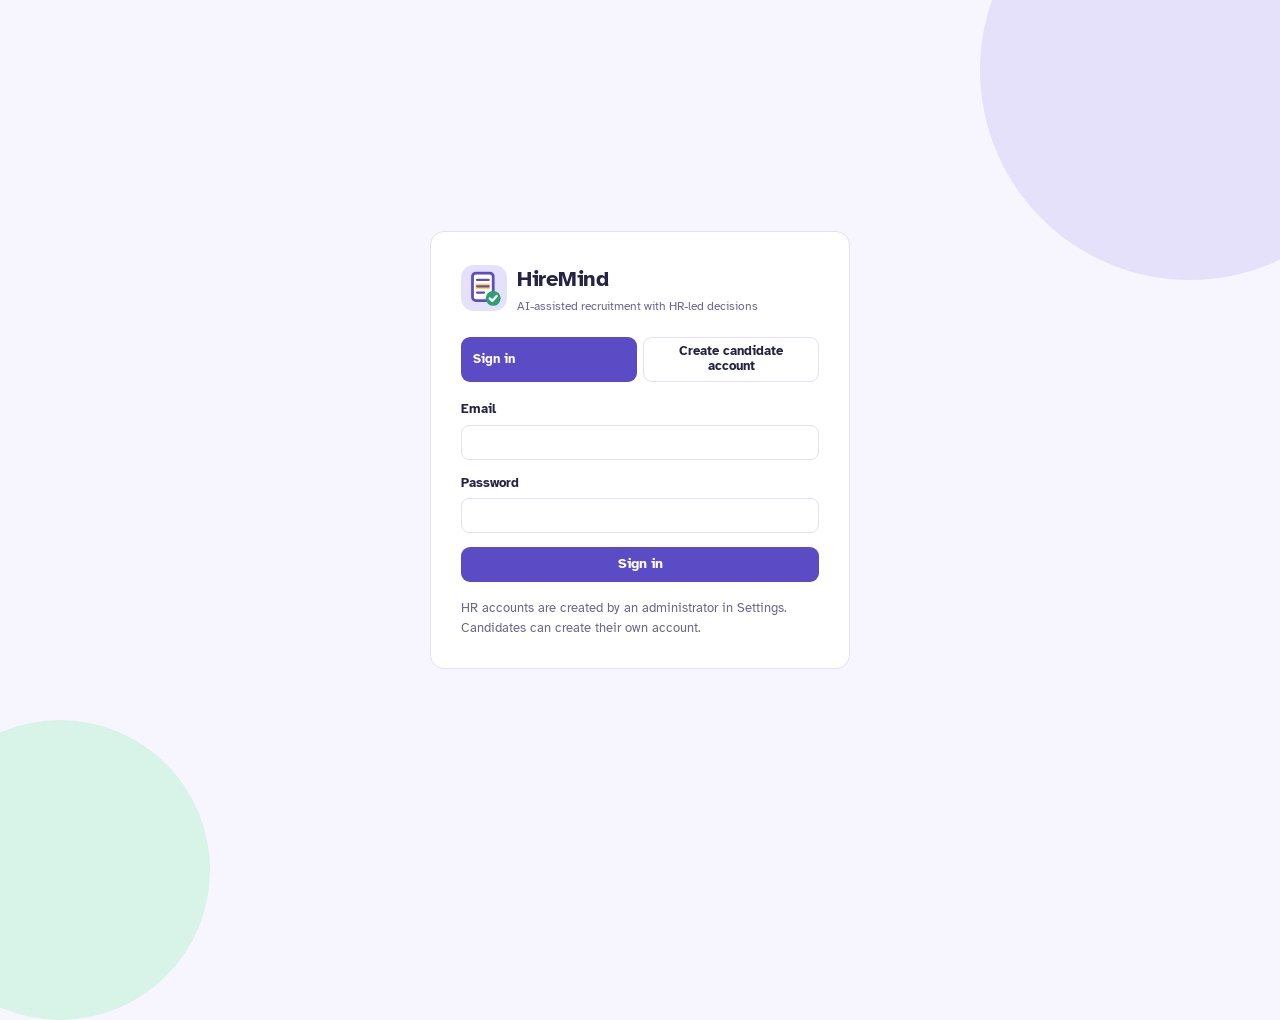
==== commit 0e8ed624: "New light identity: lavender and mint palette, tinted panels, soft background shapes, HireMind logo " ====
--- a/frontend/index.html
+++ b/frontend/index.html
@@ -3,6 +3,7 @@
 <head>
 <meta charset="UTF-8"><meta name="viewport" content="width=device-width,initial-scale=1">
 <title>HireMind — Dashboard</title>
+<link rel="icon" href="img/logo.svg" type="image/svg+xml">
 <link rel="stylesheet" href="css/design-system.css">
 </head>
 <body>
@@ -46,7 +47,7 @@
 }
 function todo(n, text, href) {
   if (!n) return '';
-  return `<a href="${href}" style="display:flex;gap:10px;align-items:center;padding:10px 0;border-bottom:1px solid rgba(255,255,255,0.05);color:inherit;text-decoration:none">
+  return `<a href="${href}" style="display:flex;gap:10px;align-items:center;padding:10px 0;border-bottom:1px solid var(--rule);color:inherit;text-decoration:none">
     <span class="badge badge-amber">${n}</span><span style="font-size:13px">${text}</span></a>`;
 }
 </script>
--- a/frontend/css/design-system.css
+++ b/frontend/css/design-system.css
@@ -1,23 +1,26 @@
 /* HireMind design system
-   Idea: HR reviews evidence before deciding, like reading a marked-up paper CV.
-   Quiet paper-and-ink pages; the one bold element is the highlighter that marks evidence and the current page. */
+   Light lavender and mint pages with soft tinted panels. The logo is a CV with one highlighted line and a check:
+   the system marks the evidence, HR verifies it. The yellow highlighter is still used for evidence in CVs. */
 @import url('https://fonts.googleapis.com/css2?family=Atkinson+Hyperlegible:ital,wght@0,400;0,700;1,400&display=swap');
 
 :root {
-  --paper: #F2F4F8;      /* page background, cool like copier paper */
+  --paper: #F7F5FE;      /* page background, light lavender */
+  --side: #EFEBFC;       /* sidebar */
   --surface: #FFFFFF;    /* panels */
-  --ink: #1C2238;        /* text, navy ink */
-  --muted: #5B6278;      /* secondary text */
-  --rule: #DCE0E8;       /* borders and dividers */
-  --pen: #2B3FBF;        /* actions and links, ballpoint blue */
-  --pen-dark: #1F2F94;
-  --marker: #FFE15A;     /* highlighter: evidence and "you are here" */
-  --ok: #2F7D57;  --ok-bg: #E3F2EA;
-  --warn: #8F5A0B; --warn-bg: #FBF0D9;
-  --bad: #B23A3A; --bad-bg: #F8E4E2;
-  --info: #2B3FBF; --info-bg: #E6E9FA;
-  --plain-bg: #ECEEF3;
-  --radius: 10px;
+  --ink: #262445;        /* text */
+  --muted: #69678A;      /* secondary text */
+  --rule: #E4E0F5;       /* borders and dividers */
+  --pen: #5B4BC4;        /* actions and links */
+  --pen-dark: #4A3BAE;
+  --pen-soft: #E6E1FB;
+  --marker: #FFE15A;     /* highlighter: evidence in CVs */
+  --tint-1: #E6E1FB; --tint-2: #D8F3E7; --tint-3: #FFE7D9; --tint-4: #DDEBFF;  /* lavender, mint, peach, sky */
+  --ok: #1F7A55;  --ok-bg: #D8F3E7;
+  --warn: #8A5A12; --warn-bg: #FFF0CF;
+  --bad: #B0414F; --bad-bg: #FCE2E6;
+  --info: #5B4BC4; --info-bg: #E6E1FB;
+  --plain-bg: #EFECF9;
+  --radius: 14px;
   --font: 'Atkinson Hyperlegible', 'Segoe UI', system-ui, sans-serif;
   /* names kept from the Senior 1 prototype so older markup still renders */
   --mist: var(--muted); --teal: var(--pen); --violet: var(--pen); --amber: var(--warn); --rose: var(--bad);
@@ -36,28 +39,35 @@
 
 /* shell */
 .app-shell { display: grid; grid-template-columns: 236px 1fr; min-height: 100vh; }
-.sidebar { background: var(--surface); border-right: 1px solid var(--rule); display: flex; flex-direction: column; position: sticky; top: 0; height: 100vh; }
+.sidebar { background: var(--side); display: flex; flex-direction: column; position: sticky; top: 0; height: 100vh; overflow: hidden; }
+.sidebar::after { content: ""; position: absolute; width: 220px; height: 220px; border-radius: 50%; background: var(--tint-2); opacity: .7; bottom: -90px; left: -70px; pointer-events: none; }
+.sidebar-nav, .sidebar-footer, .sidebar-logo { position: relative; z-index: 1; }
 .sidebar-logo { padding: 22px 22px 18px; }
 .logo-mark { display: flex; align-items: center; gap: 10px; }
-.logo-icon { display: none; }
+.logo-icon { width: 38px; height: 38px; flex-shrink: 0; }
+.logo-icon img { width: 100%; height: 100%; display: block; }
 .logo-text { font-size: 21px; font-weight: 700; letter-spacing: -0.3px; }
 .logo-text span { font-weight: 700; }
 .tagline { font-size: 12px; color: var(--muted); margin-top: 2px; }
 .sidebar-nav { flex: 1; padding: 6px 12px; overflow-y: auto; }
 .nav-section-label { font-size: 12px; color: var(--muted); padding: 10px 10px 6px; }
-.nav-item { display: flex; align-items: center; gap: 8px; padding: 7px 10px; margin: 1px 0; border-radius: 6px; color: var(--ink); text-decoration: none; font-size: 14px; }
-.nav-item:hover { background: var(--paper); }
-.nav-item.active > span:not(.nav-badge):not(.nav-icon) { background: linear-gradient(transparent 50%, var(--marker) 50%, var(--marker) 90%, transparent 90%); font-weight: 700; }
+.nav-item { display: flex; align-items: center; gap: 8px; padding: 8px 12px; margin: 1px 0; border-radius: 9px; color: var(--ink); text-decoration: none; font-size: 14px; }
+.nav-item:hover { background: rgba(255, 255, 255, 0.6); }
+.nav-item.active { background: var(--surface); color: var(--pen); font-weight: 700; box-shadow: 0 1px 0 var(--rule); }
 .nav-icon { display: none; }
-.nav-badge { margin-left: auto; font-size: 11px; color: var(--muted); background: var(--plain-bg) !important; border-radius: 99px; padding: 1px 7px; }
-.sidebar-footer { padding: 14px; border-top: 1px solid var(--rule); }
+.nav-badge { margin-left: auto; font-size: 11px; color: var(--muted); background: var(--surface) !important; border-radius: 99px; padding: 1px 7px; }
+.sidebar-footer { padding: 14px; }
 .user-card { display: flex; align-items: center; gap: 10px; }
-.avatar { border-radius: 50%; background: var(--ink); color: #fff; display: grid; place-items: center; font-weight: 700; flex-shrink: 0; }
+.avatar { border-radius: 50%; background: var(--pen); color: #fff; display: grid; place-items: center; font-weight: 700; flex-shrink: 0; }
 .user-name { font-size: 13px; font-weight: 700; max-width: 120px; overflow: hidden; text-overflow: ellipsis; white-space: nowrap; }
 .user-role { font-size: 12px; color: var(--muted); }
 .user-card button { color: var(--pen) !important; text-decoration: underline; }
 
-.main-content { min-width: 0; }
+.main-content { min-width: 0; position: relative; overflow: clip; }
+.main-content::before, .main-content::after { content: ""; position: absolute; border-radius: 50%; pointer-events: none; z-index: 0; }
+.main-content::before { right: -60px; top: -80px; width: 260px; height: 260px; background: var(--tint-1); opacity: .8; }
+.main-content::after { right: 150px; top: -30px; width: 90px; height: 90px; background: var(--tint-3); opacity: .9; }
+.topbar, .page-content { position: relative; z-index: 1; }
 .topbar { display: flex; align-items: center; gap: 16px; padding: 22px 36px 0; }
 .topbar-title { font-size: 14px; color: var(--muted); }
 .topbar-title span { color: var(--muted); }
@@ -77,9 +87,12 @@
 .card-header > :last-child:not(:first-child) { margin-left: auto; }
 .card-body { padding: 18px; }
 
-.stat-card { background: var(--surface); border: 1px solid var(--rule); border-radius: var(--radius); padding: 16px 18px; border-top: 3px solid var(--ink); }
+.stat-card { background: var(--tint-1); border-radius: var(--radius); padding: 16px 18px; }
+.stat-card:nth-child(4n+2) { background: var(--tint-2); }
+.stat-card:nth-child(4n+3) { background: var(--tint-3); }
+.stat-card:nth-child(4n+4) { background: var(--tint-4); }
 .stat-icon { display: none; }
-.stat-label { font-size: 13px; color: var(--muted); }
+.stat-label { font-size: 13px; color: var(--ink); opacity: .75; }
 .stat-value { font-size: 34px; font-weight: 700; letter-spacing: -0.5px; margin-top: 2px; font-variant-numeric: tabular-nums; }
 
 /* layout helpers */
@@ -98,10 +111,10 @@
 .data-table th { text-align: left; font-size: 13px; font-weight: 400; color: var(--muted); padding: 10px 16px; border-bottom: 1px solid var(--rule); }
 .data-table td { padding: 12px 16px; border-bottom: 1px solid var(--rule); font-size: 14px; vertical-align: top; }
 .data-table tr:last-child td { border-bottom: none; }
-.data-table tbody tr:hover td { background: #F8F9FC; }
+.data-table tbody tr:hover td { background: #FAF9FE; }
 
 /* status labels: colour plus the word itself, never colour alone */
-.badge { display: inline-block; font-size: 12px; padding: 2px 8px; border-radius: 99px; background: var(--plain-bg); color: var(--ink); white-space: nowrap; vertical-align: middle; }
+.badge { display: inline-block; font-size: 12px; font-weight: 700; padding: 3px 10px; border-radius: 99px; background: var(--plain-bg); color: var(--ink); white-space: nowrap; vertical-align: middle; }
 .badge-teal, .badge-sky, .badge-violet { background: var(--info-bg); color: var(--info); }
 .badge-emerald { background: var(--ok-bg); color: var(--ok); }
 .badge-amber { background: var(--warn-bg); color: var(--warn); }
@@ -109,7 +122,7 @@
 .chip { display: inline-block; font-size: 12px; padding: 2px 9px; border: 1px solid var(--rule); border-radius: 99px; background: var(--surface); }
 
 /* buttons */
-.btn { display: inline-flex; align-items: center; gap: 6px; font-family: inherit; font-size: 14px; font-weight: 700; padding: 8px 14px; border-radius: 8px; border: 1px solid transparent; cursor: pointer; text-decoration: none; line-height: 1.2; }
+.btn { display: inline-flex; align-items: center; gap: 6px; font-family: inherit; font-size: 14px; font-weight: 700; padding: 8px 14px; border-radius: 9px; border: 1px solid transparent; cursor: pointer; text-decoration: none; line-height: 1.2; }
 .btn-sm { font-size: 13px; padding: 6px 11px; }
 .btn-lg { font-size: 15px; padding: 11px 18px; }
 .btn-primary { background: var(--pen); color: #fff; }
@@ -129,7 +142,7 @@
 input[type=radio], input[type=checkbox] { accent-color: var(--pen); }
 
 .progress-bar { height: 8px; background: var(--plain-bg); border-radius: 99px; overflow: hidden; }
-.progress-fill { height: 100%; background: var(--ink) !important; border-radius: 99px; }
+.progress-fill { height: 100%; background: var(--pen) !important; border-radius: 99px; }
 
 /* toasts */
 .toast-container { position: fixed; bottom: 20px; right: 20px; display: flex; flex-direction: column; gap: 8px; z-index: 300; }
@@ -138,9 +151,9 @@
 .toast.success { border-left-color: #7FD3A8; }
 
 /* added for the connected version */
-.hm-modal { position: fixed; inset: 0; background: rgba(28, 34, 56, 0.45); z-index: 200; display: none; align-items: center; justify-content: center; padding: 20px; }
+.hm-modal { position: fixed; inset: 0; background: rgba(38, 36, 69, 0.4); z-index: 200; display: none; align-items: center; justify-content: center; padding: 20px; }
 .hm-modal.open { display: flex; }
-.hm-modal-box { background: var(--surface); border-radius: 12px; width: 100%; max-width: 640px; max-height: 90vh; overflow-y: auto; padding: 24px 26px; box-shadow: 0 20px 50px rgba(28, 34, 56, 0.25); }
+.hm-modal-box { background: var(--surface); border-radius: 16px; width: 100%; max-width: 640px; max-height: 90vh; overflow-y: auto; padding: 24px 26px; box-shadow: 0 20px 50px rgba(38, 36, 69, 0.22); }
 .hm-empty { padding: 28px 18px; text-align: center; color: var(--muted); font-size: 14px; }
 .hm-row-actions { display: flex; gap: 6px; flex-wrap: wrap; }
 .hm-kv { display: grid; grid-template-columns: 110px 1fr; gap: 6px 12px; font-size: 14px; }
@@ -150,11 +163,13 @@
 .hm-alert { background: var(--bad-bg); color: var(--bad); padding: 10px 12px; border-radius: 8px; font-size: 14px; margin-bottom: 10px; }
 .hm-list-item { display: flex; width: 100%; align-items: center; justify-content: space-between; gap: 8px; padding: 11px 16px; background: none; border: 0; border-bottom: 1px solid var(--rule); font: inherit; font-size: 14px; color: var(--ink); cursor: pointer; text-align: left; }
 .hm-list-item:hover { background: var(--paper); }
-.hm-list-item.active span:first-child { background: linear-gradient(transparent 50%, var(--marker) 50%, var(--marker) 90%, transparent 90%); font-weight: 700; }
+.hm-list-item.active { background: var(--pen-soft); }
+.hm-list-item.active span:first-child { color: var(--pen); font-weight: 700; }
 
 @media (max-width: 900px) {
   .app-shell { grid-template-columns: 1fr; }
   .sidebar { position: static; height: auto; }
+  .sidebar::after, .main-content::after { display: none; }
   .sidebar-nav { display: flex; flex-wrap: wrap; gap: 2px; }
   .nav-section-label { display: none; }
   .topbar, .page-content { padding-left: 16px; padding-right: 16px; }
